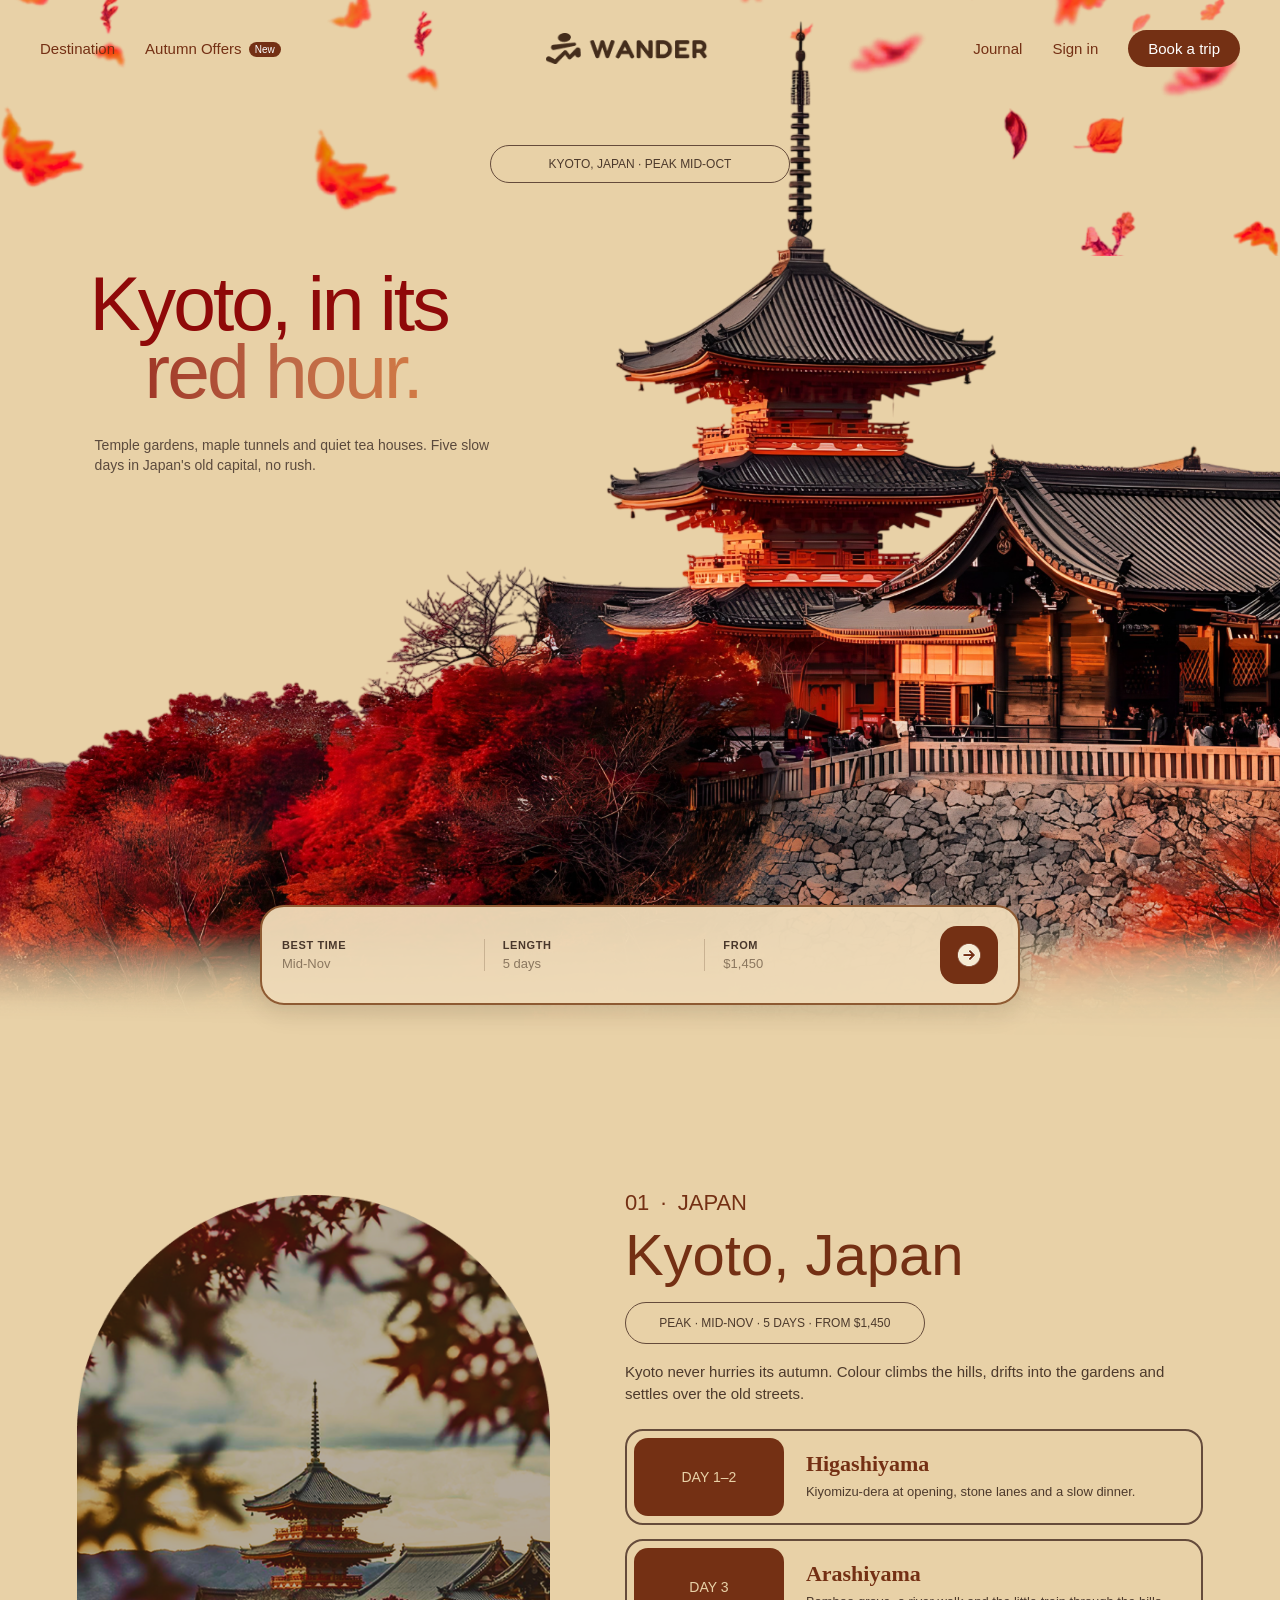
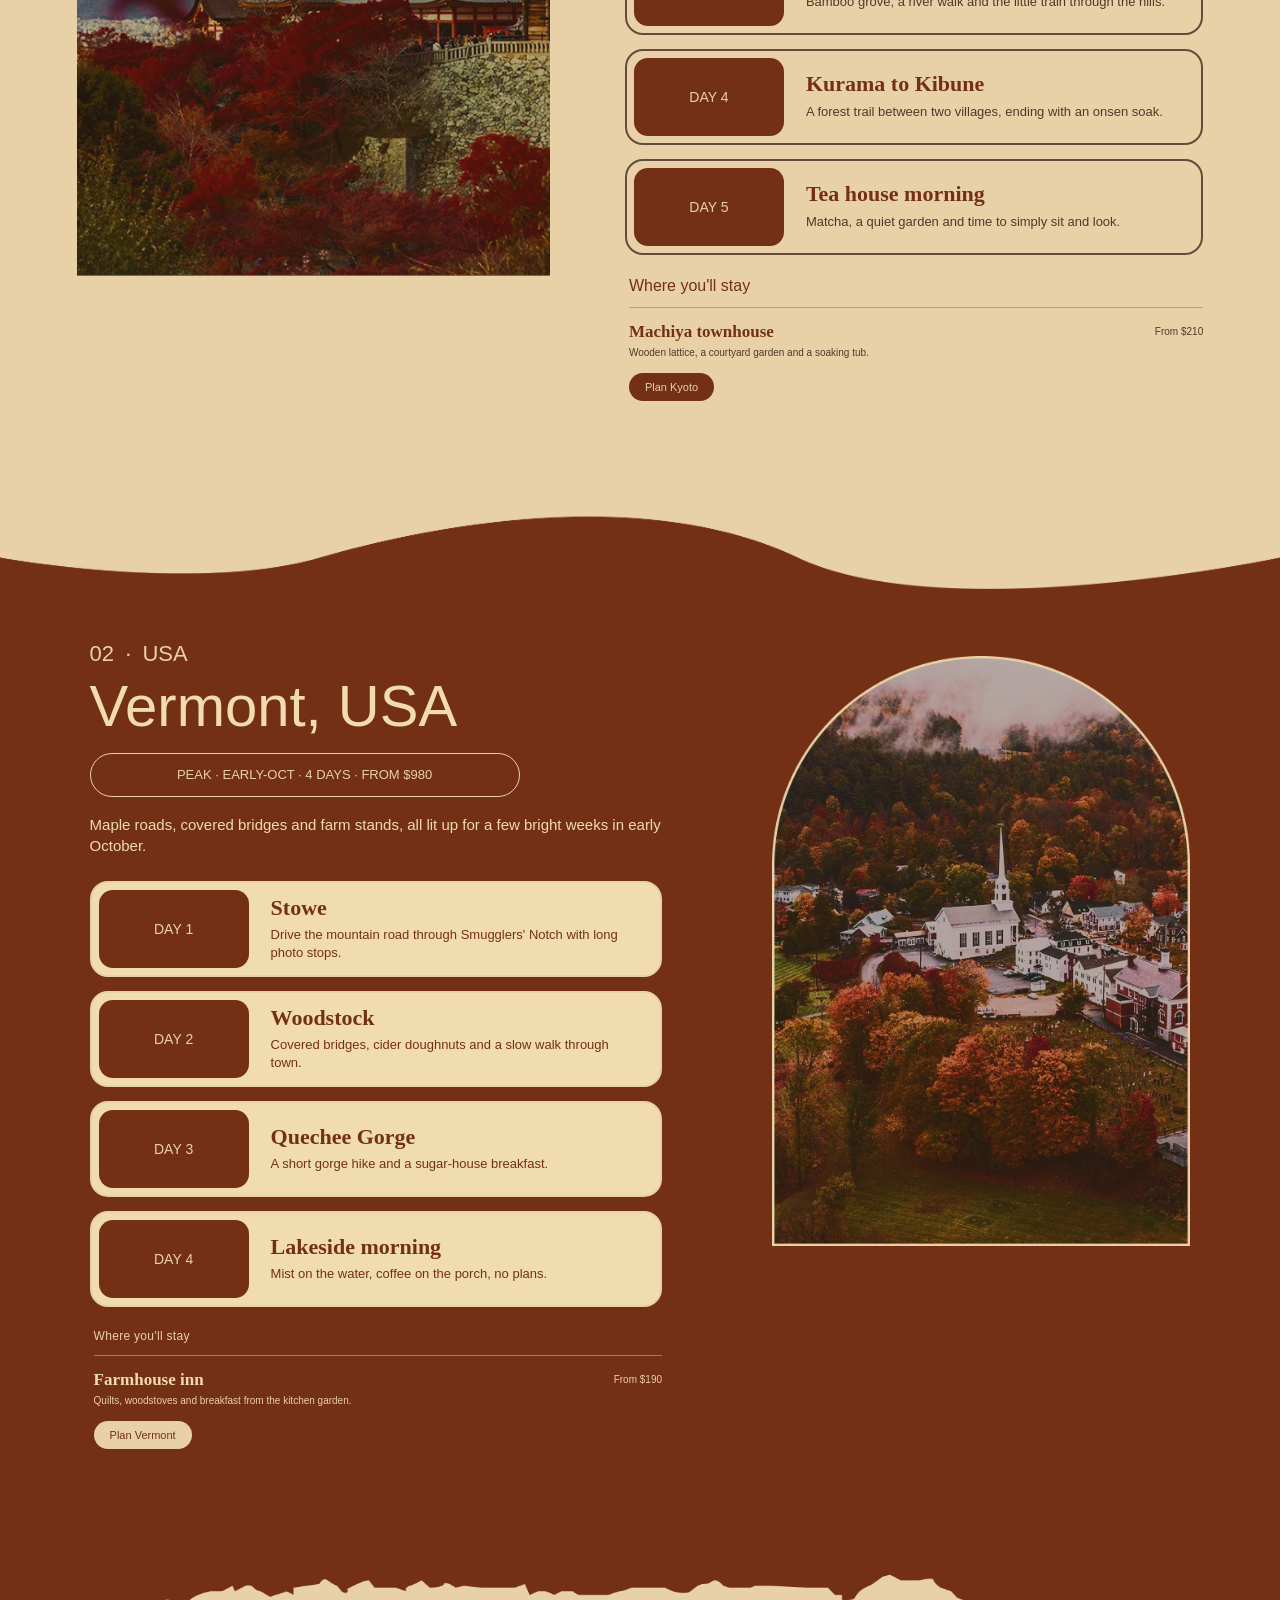
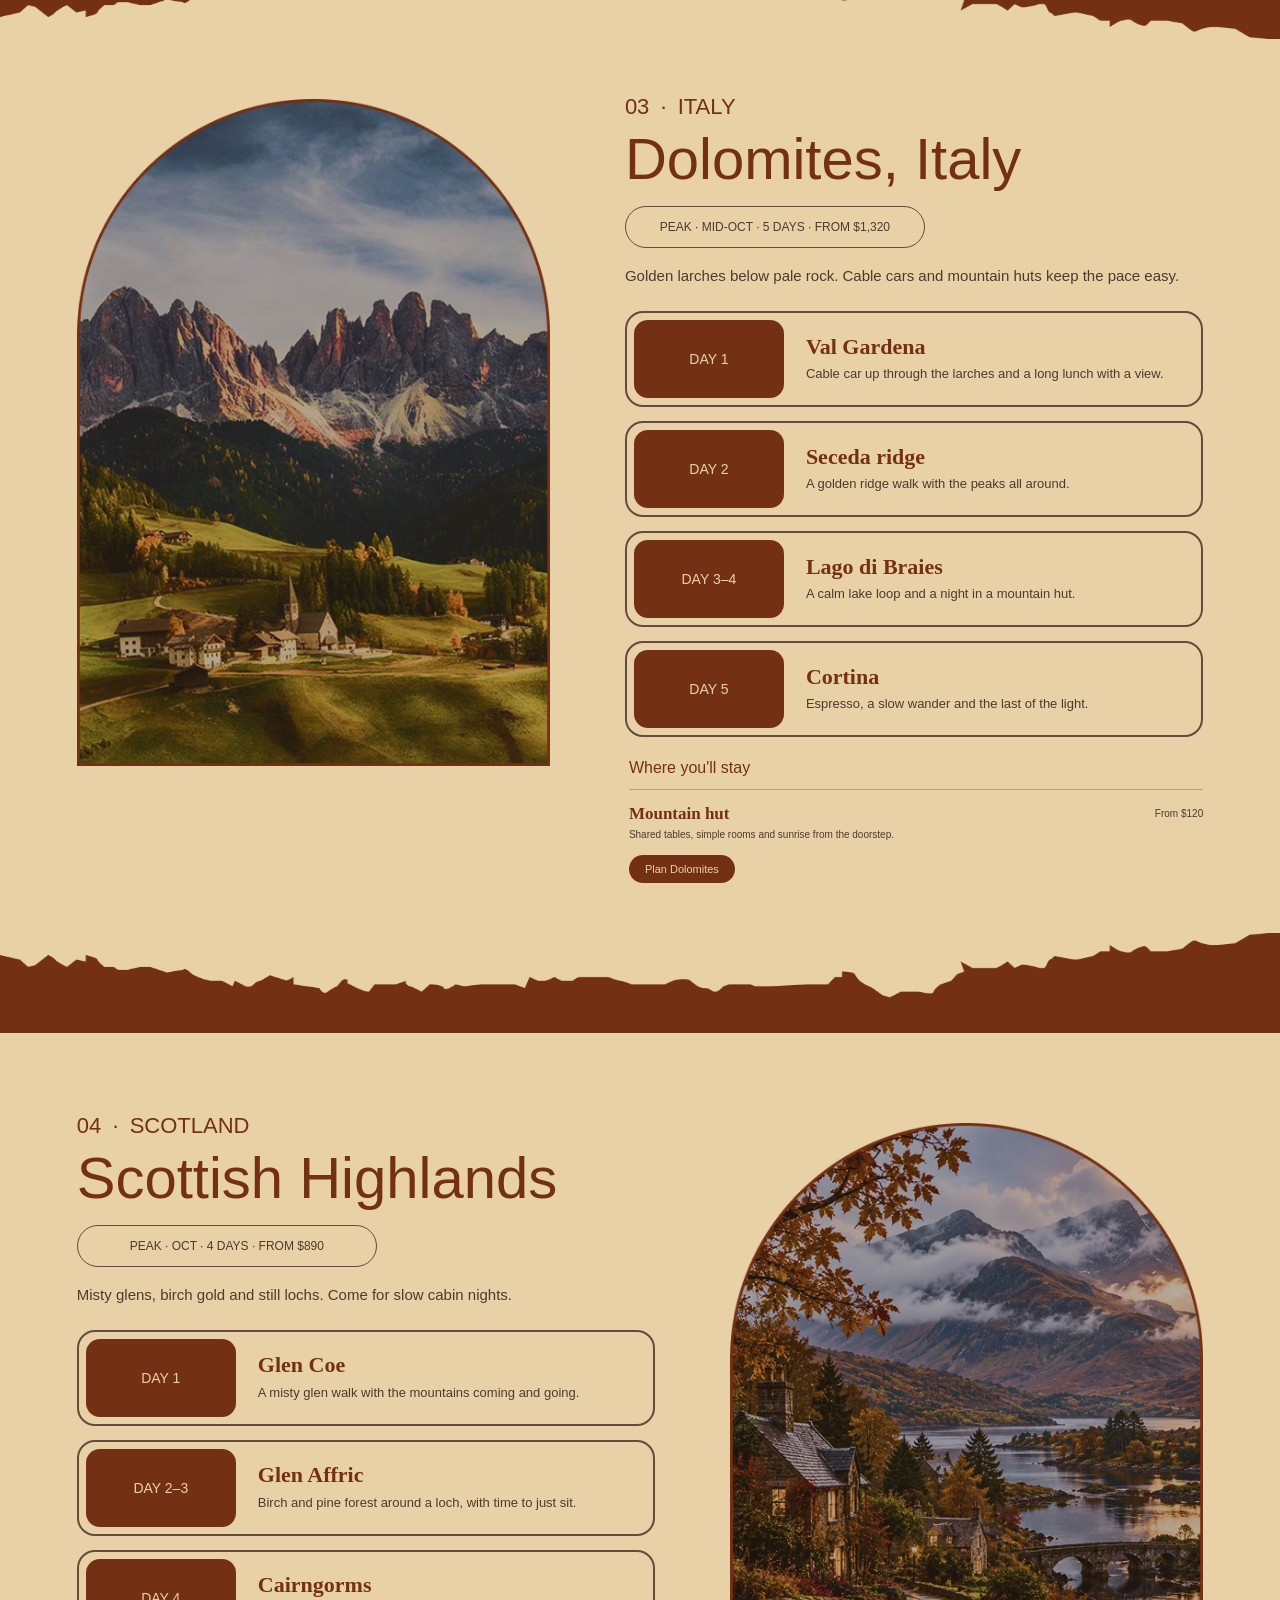
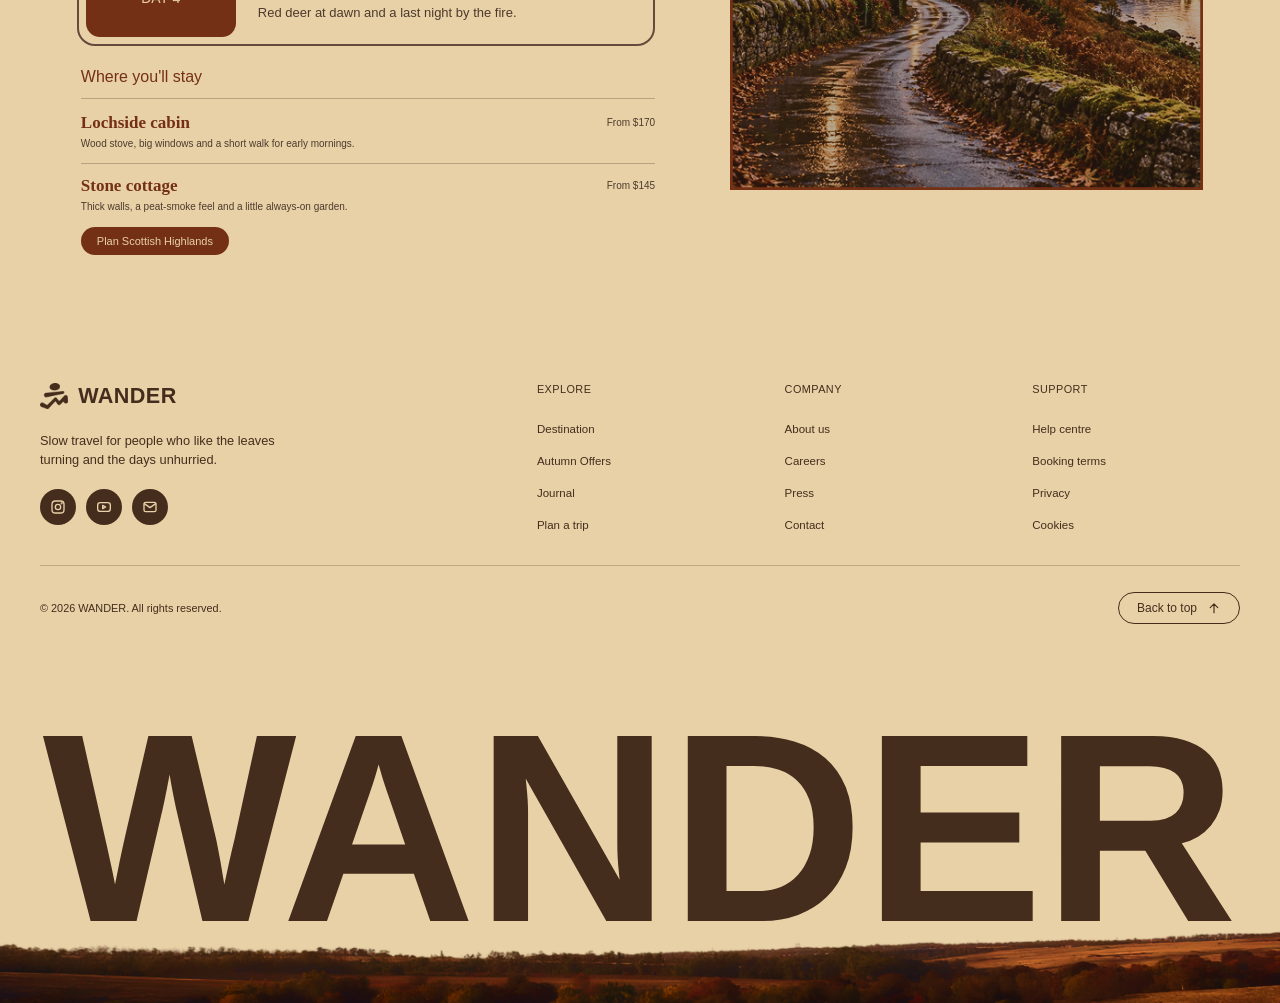
==== kyoto.html @ 4a19b0a8 "Add files via upload" ====
<!DOCTYPE html>
<html lang="en">
<head>

    <meta charset="UTF-8">
    <meta name="viewport" content="width=device-width, initial-scale=1.0">

    <title>Wander - Kyoto</title>

    <link rel="stylesheet" href="stylekyota.css">

</head>

<body>

    <section class="kyoto-hero">

        <!-- Falling leaves -->

        <img class="kyoto-leaves" src="images_section_one/image-Photoroom 1.png" alt="">


        <!-- Navigation -->

        <nav class="kyoto-nav">

            <div class="nav-left">

                <a href="#">Destination</a>

                <a href="#">
                    Autumn Offers
                    <span class="badge-new">New</span>
                </a>

            </div>


            <a href="index.html" class="logo">
                <img src="images_section_one/logo (3).png" alt="Wander">
            </a>


            <div class="nav-right">

                <a href="#">Journal</a>

                <a href="#">Sign in</a>

                <a href="#" class="book-button">Book a trip</a>

            </div>

        </nav>


        <!-- Centre location pill -->

        <div class="location-pill">KYOTO, JAPAN · PEAK MID-OCT</div>


        <!-- Kyoto text -->

        <main class="kyoto-content">

            <h1>Kyoto, in its<br><span>red hour.</span></h1>

            <p>Temple gardens, maple tunnels and quiet tea houses. Five slow days in Japan's old capital, no rush.</p>

        </main>


        <!-- Kyoto image -->

        <div class="kyoto-image">

            <img src="images_section_one/d01.png" alt="Kyoto temple surrounded by autumn trees">

        </div>


        <!-- Trip information -->

        <div class="trip-card">

            <div class="trip-item">

                <span>Best time</span>
                <strong>Mid-Nov</strong>

            </div>


            <div class="trip-item">

                <span>Length</span>
                <strong>5 days</strong>

            </div>


            <div class="trip-item">

                <span>From</span>
                <strong>$1,450</strong>

            </div>


            <a href="#" class="trip-button">
                <img src="images_section_one/Forward Button.png" alt="">
            </a>

        </div>

    </section>


    <!-- KYOTO DETAILS SECTION -->

    <section class="kyoto-details">

        <div class="kyoto-details-image">

            <img src="images_section_one/Group 53.png" alt="Kyoto temple surrounded by autumn foliage">

        </div>


        <div class="kyoto-details-content">

            <div class="section-number">01 <span>·</span> JAPAN</div>

            <h2>Kyoto, Japan</h2>

            <div class="details-pill">PEAK · MID-NOV · 5 DAYS · FROM $1,450</div>

            <p class="details-intro">Kyoto never hurries its autumn. Colour climbs the hills, drifts into the gardens and settles over the old streets.</p>


            <!-- ITINERARY -->

            <div class="itinerary">

                <div class="itinerary-row">

                    <div class="day-box">DAY 1–2</div>

                    <div class="itinerary-info">

                        <h3>Higashiyama</h3>

                        <p>Kiyomizu-dera at opening, stone lanes and a slow dinner.</p>

                    </div>

                </div>


                <div class="itinerary-row">

                    <div class="day-box">DAY 3</div>

                    <div class="itinerary-info">

                        <h3>Arashiyama</h3>

                        <p>Bamboo grove, a river walk and the little train through the hills.</p>

                    </div>

                </div>


                <div class="itinerary-row">

                    <div class="day-box">DAY 4</div>

                    <div class="itinerary-info">

                        <h3>Kurama to Kibune</h3>

                        <p>A forest trail between two villages, ending with an onsen soak.</p>

                    </div>

                </div>


                <div class="itinerary-row">

                    <div class="day-box">DAY 5</div>

                    <div class="itinerary-info">

                        <h3>Tea house morning</h3>

                        <p>Matcha, a quiet garden and time to simply sit and look.</p>

                    </div>

                </div>

            </div>


            <!-- WHERE TO STAY -->

            <div class="stay">

                <div class="line">Where you'll stay</div>


                <div class="stay-row">

                    <div class="stay-info">

                        <h3>Machiya townhouse</h3>

                        <p>Wooden lattice, a courtyard garden and a soaking tub.</p>

                    </div>

                    <div class="stay-price">From $210</div>

                </div>


                <a href="#" class="plan-button">Plan Kyoto</a>

            </div>

        </div>

    </section>


    <!-- VERMONT DETAILS SECTION -->

    <section class="vermont-details">

        <!-- TOP WAVE -->

        <img class="vermont-wave" src="images_section_one/Rectangle 45.png" alt="" aria-hidden="true">


        <!-- VERMONT CONTENT -->

        <div class="vermont-details-content">

            <div class="vermont-section-number">02 <span>·</span> USA</div>

            <h2>Vermont, USA</h2>

            <div class="vermont-pill">PEAK · EARLY-OCT · 4 DAYS · FROM $980</div>

            <p class="vermont-intro">Maple roads, covered bridges and farm stands, all lit up for a few bright weeks in early October.</p>


            <!-- ITINERARY -->

            <div class="vermont-itinerary">

                <div class="vermont-itinerary-row">

                    <div class="vermont-day-box">DAY 1</div>

                    <div class="vermont-itinerary-info">

                        <h3>Stowe</h3>

                        <p>Drive the mountain road through Smugglers' Notch with long photo stops.</p>

                    </div>

                </div>


                <div class="vermont-itinerary-row">

                    <div class="vermont-day-box">DAY 2</div>

                    <div class="vermont-itinerary-info">

                        <h3>Woodstock</h3>

                        <p>Covered bridges, cider doughnuts and a slow walk through town.</p>

                    </div>

                </div>


                <div class="vermont-itinerary-row">

                    <div class="vermont-day-box">DAY 3</div>

                    <div class="vermont-itinerary-info">

                        <h3>Quechee Gorge</h3>

                        <p>A short gorge hike and a sugar-house breakfast.</p>

                    </div>

                </div>


                <div class="vermont-itinerary-row">

                    <div class="vermont-day-box">DAY 4</div>

                    <div class="vermont-itinerary-info">

                        <h3>Lakeside morning</h3>

                        <p>Mist on the water, coffee on the porch, no plans.</p>

                    </div>

                </div>

            </div>


            <!-- WHERE TO STAY -->

            <div class="vermont-stay">

                <div class="vermont-line">Where you'll stay</div>


                <div class="vermont-stay-row">

                    <div class="vermont-stay-info">

                        <h3>Farmhouse inn</h3>

                        <p>Quilts, woodstoves and breakfast from the kitchen garden.</p>

                    </div>

                    <div class="vermont-stay-price">From $190</div>

                </div>


                <a href="#" class="vermont-plan-button">Plan Vermont</a>

            </div>

        </div>


        <!-- VERMONT IMAGE -->

        <div class="vermont-details-image">

            <img src="images_section_one/Group 60.png" alt="Autumn Vermont village">

        </div>

    </section>


    <!-- DOLOMITES DETAILS SECTION -->

    <section class="kyoto-details dolomites-details">

        <!-- TOP DECORATION -->

        <img class="dolomites-decoration dolomites-decoration-top" src="images_section_one/Vector 3.png" alt="" aria-hidden="true">


        <!-- DOLOMITES IMAGE -->

        <div class="kyoto-details-image">

            <img src="images_section_one/Group 61.png" alt="Dolomites mountain landscape">

        </div>


        <!-- DOLOMITES CONTENT -->

        <div class="kyoto-details-content">

            <div class="section-number">03 <span>·</span> ITALY</div>

            <h2>Dolomites, Italy</h2>

            <div class="details-pill">PEAK · MID-OCT · 5 DAYS · FROM $1,320</div>

            <p class="details-intro">Golden larches below pale rock. Cable cars and mountain huts keep the pace easy.</p>


            <!-- ITINERARY -->

            <div class="itinerary">

                <div class="itinerary-row">

                    <div class="day-box">DAY 1</div>

                    <div class="itinerary-info">

                        <h3>Val Gardena</h3>

                        <p>Cable car up through the larches and a long lunch with a view.</p>

                    </div>

                </div>


                <div class="itinerary-row">

                    <div class="day-box">DAY 2</div>

                    <div class="itinerary-info">

                        <h3>Seceda ridge</h3>

                        <p>A golden ridge walk with the peaks all around.</p>

                    </div>

                </div>


                <div class="itinerary-row">

                    <div class="day-box">DAY 3–4</div>

                    <div class="itinerary-info">

                        <h3>Lago di Braies</h3>

                        <p>A calm lake loop and a night in a mountain hut.</p>

                    </div>

                </div>


                <div class="itinerary-row">

                    <div class="day-box">DAY 5</div>

                    <div class="itinerary-info">

                        <h3>Cortina</h3>

                        <p>Espresso, a slow wander and the last of the light.</p>

                    </div>

                </div>

            </div>


            <!-- WHERE TO STAY -->

            <div class="stay">

                <div class="line">Where you'll stay</div>


                <div class="stay-row">

                    <div class="stay-info">

                        <h3>Mountain hut</h3>

                        <p>Shared tables, simple rooms and sunrise from the doorstep.</p>

                    </div>

                    <div class="stay-price">From $120</div>

                </div>


                <a href="#" class="plan-button">Plan Dolomites</a>

            </div>

        </div>


        <!-- BOTTOM DECORATION -->

        <img class="dolomites-decoration dolomites-decoration-bottom" src="images_section_one/Vector 4.png" alt="" aria-hidden="true">

    </section>


    <!-- SCOTTISH HIGHLANDS DETAILS-->

    <section class="kyoto-details scotland-details">

        <!-- SCOTLAND IMAGE -->

        <div class="kyoto-details-image">

            <img src="images_section_one/Group 62.png" alt="Autumn landscape in the Scottish Highlands">

        </div>


        <!-- SCOTLAND CONTENT -->

        <div class="kyoto-details-content">

            <div class="section-number">04 <span>·</span> SCOTLAND</div>

            <h2>Scottish Highlands</h2>

            <div class="details-pill">PEAK · OCT · 4 DAYS · FROM $890</div>

            <p class="details-intro">Misty glens, birch gold and still lochs. Come for slow cabin nights.</p>


            <!-- ITINERARY -->

            <div class="itinerary">

                <div class="itinerary-row">

                    <div class="day-box">DAY 1</div>

                    <div class="itinerary-info">

                        <h3>Glen Coe</h3>

                        <p>A misty glen walk with the mountains coming and going.</p>

                    </div>

                </div>


                <div class="itinerary-row">

                    <div class="day-box">DAY 2–3</div>

                    <div class="itinerary-info">

                        <h3>Glen Affric</h3>

                        <p>Birch and pine forest around a loch, with time to just sit.</p>

                    </div>

                </div>


                <div class="itinerary-row">

                    <div class="day-box">DAY 4</div>

                    <div class="itinerary-info">

                        <h3>Cairngorms</h3>

                        <p>Red deer at dawn and a last night by the fire.</p>

                    </div>

                </div>

            </div>


            <!-- WHERE TO STAY -->

            <div class="stay">

                <div class="line">Where you'll stay</div>


                <div class="stay-row">

                    <div class="stay-info">

                        <h3>Lochside cabin</h3>

                        <p>Wood stove, big windows and a short walk for early mornings.</p>

                    </div>

                    <div class="stay-price">From $170</div>

                </div>


                <div class="stay-row scotland-second-stay">

                    <div class="stay-info">

                        <h3>Stone cottage</h3>

                        <p>Thick walls, a peat-smoke feel and a little always-on garden.</p>

                    </div>

                    <div class="stay-price">From $145</div>

                </div>


                <a href="#" class="plan-button">Plan Scottish Highlands</a>

            </div>

        </div>

    </section>

    <!-- SECTION 6: Footer -->

<footer class="site-footer">

    <div class="footer-top">

        <div class="brand-col">

            <a class="brand" href="#top" aria-label="Wander, back to top">
                <img src="images_section_one/pureLogo.png" alt="">
                <span>WANDER</span>
            </a>

            <p>Slow travel for people who like the leaves turning and the days unhurried.</p>

            <div class="socials">

                <a href="#" aria-label="Instagram">
                    <svg viewBox="0 0 24 24" aria-hidden="true"><rect x="3" y="3" width="18" height="18" rx="5"/><circle cx="12" cy="12" r="4"/><circle cx="17.5" cy="6.5" r=".6"/></svg>
                </a>

                <a href="#" aria-label="YouTube">
                    <svg viewBox="0 0 24 24" aria-hidden="true"><rect x="2.5" y="5.5" width="19" height="13" rx="4"/><path d="M10 9.5v5l4.5-2.5z"/></svg>
                </a>

                <a href="#" aria-label="Email us">
                    <svg viewBox="0 0 24 24" aria-hidden="true"><rect x="3" y="5" width="18" height="14" rx="2.5"/><path d="M3.5 7l8.5 6 8.5-6"/></svg>
                </a>

            </div>

        </div>


        <nav class="footer-col" aria-label="Explore">

            <h3>Explore</h3>

            <ul>
                <li><a href="#">Destination</a></li>
                <li><a href="#">Autumn Offers</a></li>
                <li><a href="#">Journal</a></li>
                <li><a href="#">Plan a trip</a></li>
            </ul>

        </nav>


        <nav class="footer-col" aria-label="Company">

            <h3>Company</h3>

            <ul>
                <li><a href="#">About us</a></li>
                <li><a href="#">Careers</a></li>
                <li><a href="#">Press</a></li>
                <li><a href="#">Contact</a></li>
            </ul>

        </nav>


        <nav class="footer-col" aria-label="Support">

            <h3>Support</h3>

            <ul>
                <li><a href="#">Help centre</a></li>
                <li><a href="#">Booking terms</a></li>
                <li><a href="#">Privacy</a></li>
                <li><a href="#">Cookies</a></li>
            </ul>

        </nav>

    </div>


    <div class="footer-bottom">

        <p>&copy; 2026 WANDER. All rights reserved.</p>

        <a class="to-top" href="#top">
            Back to top
            <svg viewBox="0 0 24 24" aria-hidden="true"><path d="M12 20V5M5.5 11.5L12 5l6.5 6.5"/></svg>
        </a>

    </div>


    <p class="wordmark" aria-hidden="true">WANDER</p>

</footer>

<script>

    const footerItems = document.querySelectorAll('.footer-top > *, .footer-bottom, .wordmark');

    const footerObserver = new IntersectionObserver((entries) => {

        entries.forEach(entry => {

            if (entry.isIntersecting) {

                entry.target.classList.add('in-view');

            }

        });

    });


    footerItems.forEach(item => {

        item.classList.add('reveal');

        footerObserver.observe(item);

    });

</script>


</body>
</html>
---- stylekyota.css ----
*{
    margin: 0;
    padding: 0;
    box-sizing: border-box;
} /*Removing the default padding and margin.*/

/*Styles the html*/
html {
    scroll-behavior: smooth;
}

/*Styles the body*/
body{
    font-family: 'Segoe UI', Tahoma, Geneva, Verdana, sans-serif;
    background-color: #E8D1A7;
    color: #743014;
    overflow-x: hidden;
}

/*Styles the Kyoto hero section*/
.kyoto-hero {
    position: relative;
    width: 100%;
    min-height: 1110px;
    height: 1110px;
    background-color: #E8D1A7;
    overflow: hidden;
    padding-top: 25px;
}

/*Styles the falling leaves*/
.kyoto-leaves {
    position: absolute;
    top: -100px;
    left: 0;
    width: 100%;
    height: auto;
    display: block;
    pointer-events: none;
    z-index: 1;
}

/*Styles the navigation*/
.kyoto-nav {
    position: relative;
    z-index: 10;
    width: calc(100% - 80px);
    max-width: 1660px;
    margin: 0 auto;
    display: flex;
    align-items: center;
    justify-content: space-between;
    padding: 5px 0;
}

/*Styles the left and right side of the navigation*/
.nav-left,
.nav-right {
    display: flex;
    align-items: center;
    gap: 30px;
    font-size: 15px;
    font-weight: 500;
}

/*Styles the navigation links*/
.kyoto-nav a {
    text-decoration: none;
    color: #743014;
    transition: opacity 0.2s ease;
}

/*Changes the navigation links when hovered over*/
.kyoto-nav a:hover {
    opacity: 0.7;
}

/*Styles the New badge*/
.badge-new {
    display: inline-block;
    background-color: #743014;
    color: #FFFFFF !important;
    font-size: 10px;
    padding: 2px 6px;
    border-radius: 10px;
    margin-left: 3px;
    vertical-align: middle;
}

/*Styles the logo*/
.logo img {
    display: block;
    width: auto;
    height: 32px;
    object-fit: contain;
}

/*Styles the book button*/
.book-button {
    display: inline-block;
    background-color: #743014;
    color: #FFFFFF !important;
    padding: 10px 20px;
    border-radius: 25px;
    text-decoration: none;
}

/*Styles the location pill*/
.location-pill {
    position: absolute;
    z-index: 18;
    left: 50%;
    top: 145px;
    transform: translateX(-50%);
    width: 300px;
    height: 38px;
    display: flex;
    align-items: center;
    justify-content: center;
    border: 1px solid #654B3B;
    border-radius: 20px;
    background: transparent;
    color: #4D3A2C;
    font-size: 12px;
    font-weight: 400;
    letter-spacing: 0;
    white-space: nowrap;
}

/*Styles the Kyoto title*/
.kyoto-content {
    position: absolute;
    z-index: 12;
    left: 7%;
    top: 270px;
    width: 620px;
    text-align: left;
}

.kyoto-content h1 {
    margin: 0;
    font-family: 'Segoe UI', Arial, Helvetica, sans-serif;
    font-size: clamp(72px, 6vw, 92px);
    font-weight: 400;
    line-height: 0.88;
    letter-spacing: -3px;
    color: #8F0909;
    white-space: nowrap;
}

/*Styles the second line of the Kyoto title*/
.kyoto-content h1 span {
    display: inline-block;
    margin-left: 55px;
    background: linear-gradient(
        90deg,
        #9F3627 0%,
        #BD6847 50%,
        #D17A45 100%
    );
    -webkit-background-clip: text;
    -webkit-text-fill-color: transparent;
    background-clip: text;
    color: transparent;
}

/*Styles the Kyoto description*/
.kyoto-content p {
    position: relative;
    z-index: 13;
    max-width: 420px;
    margin-top: 30px;
    margin-left: 5px;
    font-size: 14px;
    line-height: 1.45;
    color: #5B4A3D;
}

/*Styles the Kyoto image*/
.kyoto-image {
    position: absolute;
    z-index: 2;
    top: 10px;
    left: 0;
    width: 100%;
    height: 1095px;
    overflow: visible;
    line-height: 0;
    pointer-events: none;
}

/*Styles the Kyoto image itself*/
.kyoto-image img {
    display: block;
    width: 100%;
    height: 100%;
    object-fit: cover;
    object-position: center top;
}

/*Styles the trip information card*/
.trip-card {
    position: absolute;
    z-index: 30;
    left: 50%;
    bottom: 105px;
    transform: translateX(-50%);
    width: min(760px, 88%);
    height: 100px;
    display: flex;
    align-items: center;
    padding: 13px 20px;
    background: rgba(239, 218, 184, 0.96);
    border: 2px solid #8E5A32;
    border-radius: 24px;
    box-shadow: 0 8px 25px rgba(45, 30, 20, 0.12);
}

/*Styles the trip items*/
.trip-item {
    flex: 1;
    padding: 0 18px;
    border-right: 1px solid #C9B292;
}

.trip-item:first-child {
    padding-left: 0;
}

.trip-item:last-of-type {
    border-right: none;
}

/*Styles the trip labels*/
.trip-item span {
    display: block;
    font-size: 11px;
    font-weight: 700;
    letter-spacing: 0.6px;
    color: #49372B;
    text-transform: uppercase;
    margin-bottom: 5px;
}

/*Styles the trip values*/
.trip-item strong {
    display: block;
    font-size: 13px;
    font-weight: 400;
    color: #8B775F;
}

/*Styles the trip button*/
.trip-button {
    flex-shrink: 0;
    width: 58px;
    height: 58px;
    margin-left: 15px;
    display: flex;
    align-items: center;
    justify-content: center;
    background-color: #743014;
    border-radius: 17px;
    text-decoration: none;
    transition: background-color 0.2s ease, transform 0.2s ease;
}

/*Changes the trip button when hovered over*/
.trip-button:hover {
    background-color: #743014;
    transform: scale(1.03);
}

/*Styles the image inside the trip button*/
.trip-button img {
    width: 28px;
    height: 28px;
    object-fit: contain;
}

/*Styles the Kyoto details section*/
.kyoto-details {
    position: relative;
    width: 100%;
    min-height: 900px;
    display: flex;
    align-items: flex-start;
    gap: 75px;
    padding: 75px 6% 90px;
    background-color: #E8D1A7;
}

/*Styles the details image*/
.kyoto-details-image {
    flex: 0 0 42%;
    max-width: 700px;
    margin-top: 10px;
}

.kyoto-details-image img {
    display: block;
    width: 100%;
    height: auto;
}

/*Styles the details content*/
.kyoto-details-content {
    flex: 1;
    max-width: 760px;
    padding-top: 5px;
}

/*Styles the section number*/
.section-number {
    margin-bottom: 10px;
    font-size: 22px;
    font-weight: 400;
    color: #743014;
}

.section-number span {
    margin: 0 5px;
}

/*Styles the main title*/
.kyoto-details-content h2 {
    margin: 0 0 18px;
    font-family: 'Segoe UI', Arial, Helvetica, sans-serif;
    font-size: 58px;
    font-weight: 500;
    line-height: 1;
    color: #743014;
}

/*Styles the details pill*/
.details-pill {
    display: flex;
    align-items: center;
    justify-content: center;
    width: 300px;
    height: 42px;
    border: 1.5px solid #654B3B;
    border-radius: 24px;
    background: transparent;
    color: #4D3A2C;
    font-size: 12px;
    font-weight: 400;
}

/*Styles the introduction text*/
.details-intro {
    max-width: 720px;
    margin-top: 17px;
    margin-bottom: 24px;
    font-size: 15px;
    line-height: 1.45;
    color: #4D3A2C;
}

/*Styles the itinerary*/
.itinerary {
    width: 100%;
}

/*Styles the itinerary rows*/
.itinerary-row {
    width: 100%;
    min-height: 92px;
    margin-bottom: 14px;
    padding: 7px;
    display: flex;
    align-items: center;
    border: 2px solid #654B3B;
    border-radius: 18px;
    background-color: transparent;
}

/*Styles the day box*/
.day-box {
    width: 150px;
    height: 78px;
    flex-shrink: 0;
    display: flex;
    align-items: center;
    justify-content: center;
    border-radius: 14px;
    background-color: #743014;
    color: #E8D1A7;
    font-size: 14px;
    font-weight: 400;
}

/*Styles the itinerary information*/
.itinerary-info {
    padding: 0 22px;
}

/*Styles the itinerary title*/
.itinerary-info h3 {
    margin: 0 0 6px;
    font-family: Georgia, serif;
    font-size: 22px;
    font-weight: 600;
    line-height: 1.1;
    color: #743014;
}

/*Styles the itinerary description*/
.itinerary-info p {
    margin: 0;
    font-size: 13px;
    line-height: 1.4;
    color: #4D3A2C;
}

/*Styles the Where to Stay section*/
.stay {
    margin-top: 22px;
    padding-left: 4px;
}

/*Styles the stay label*/
.stay-label {
    margin-bottom: 9px;
    font-size: 12px;
    letter-spacing: 0.6px;
    color: #4D3A2C;
}

/*Styles the stay row*/
.stay-row {
    display: flex;
    align-items: flex-start;
    justify-content: space-between;
    width: 100%;
    max-width: 720px;
}

/*Styles the stay title*/
.stay-info h3 {
    margin: 0 0 4px;
    font-family: Georgia, serif;
    font-size: 17px;
    font-weight: 600;
    color: #743014;
}

/*Styles the stay description*/
.stay-info p {
    margin: 0;
    font-size: 10px;
    line-height: 1.4;
    color: #4D3A2C;
}

/*Styles the stay price*/
.stay-price {
    padding-top: 4px;
    font-size: 10px;
    color: #4D3A2C;
}

/*Styles the Plan Kyoto button*/
.plan-button {
    display: inline-block;
    margin-top: 13px;
    padding: 8px 16px;
    border-radius: 16px;
    background-color: #743014;
    color: #E8D1A7;
    text-decoration: none;
    font-size: 11px;
    transition: opacity 0.2s ease;
}

/*Changes the Plan Kyoto button when hovered over*/
.plan-button:hover {
    opacity: 0.8;
}

/*Styles the line*/
.line {
    width: 100%;
    padding-bottom: 12px;
    margin-bottom: 14px;
    border-bottom: 1px solid rgba(101, 75, 59, 0.35);
}

/*Styles the Vermont details section*/
.vermont-details {
    position: relative;
    width: 100%;
    min-height: 900px;
    padding: 150px 7% 90px;
    display: flex;
    flex-direction: row;
    align-items: flex-start;
    justify-content: space-between;
    gap: 70px;
    background-color: #743014;
    overflow: hidden;
}

/*Styles the top wave*/
.vermont-wave {
    position: absolute;
    top: 0;
    left: 0;
    width: 100%;
    height: auto;
    display: block;
    pointer-events: none;
    z-index: 1;
}

/*Styles the Vermont content*/
.vermont-details-content {
    position: relative;
    z-index: 3;
    width: 52%;
    max-width: 720px;
}

/*Styles the Vermont section number*/
.vermont-section-number {
    margin-bottom: 10px;
    font-size: 22px;
    font-weight: 400;
    color: #E8D1A7;
}

.vermont-section-number span {
    margin: 0 5px;
}

/*Styles the Vermont main title*/
.vermont-details-content h2 {
    margin: 0 0 18px;
    font-family: 'Segoe UI', Arial, Helvetica, sans-serif;
    font-size: 58px;
    font-weight: 500;
    line-height: 1;
    color: #F0DCAF;
}

/*Styles the Vermont pill*/
.vermont-pill {
    width: 430px;
    height: 44px;
    display: flex;
    align-items: center;
    justify-content: center;
    padding: 0 18px;
    border: 1.5px solid #E8D1A7;
    border-radius: 24px;
    background: transparent;
    color: #E8D1A7;
    font-size: 13px;
    font-weight: 400;
    white-space: nowrap;
}

/*Styles the Vermont introduction*/
.vermont-intro {
    max-width: 680px;
    margin-top: 17px;
    margin-bottom: 24px;
    font-size: 15px;
    line-height: 1.45;
    color: #F0DCAF;
}

/*Styles the Vermont itinerary*/
.vermont-itinerary {
    width: 100%;
}

/*Styles the Vermont itinerary rows*/
.vermont-itinerary-row {
    width: 100%;
    min-height: 92px;
    margin-bottom: 14px;
    padding: 7px;
    display: flex;
    align-items: center;
    border: 2px solid #E8D1A7;
    border-radius: 18px;
    background-color: #F0DCAF;
}

/*Styles the Vermont day box*/
.vermont-day-box {
    width: 150px;
    height: 78px;
    flex-shrink: 0;
    display: flex;
    align-items: center;
    justify-content: center;
    border-radius: 14px;
    background-color: #743014;
    color: #E8D1A7;
    font-size: 14px;
    font-weight: 400;
}

/*Styles the Vermont itinerary information*/
.vermont-itinerary-info {
    padding: 0 22px;
}

/*Styles the Vermont itinerary title*/
.vermont-itinerary-info h3 {
    margin: 0 0 6px;
    font-family: Georgia, serif;
    font-size: 22px;
    font-weight: 600;
    line-height: 1.1;
    color: #743014;
}

/*Styles the Vermont itinerary description*/
.vermont-itinerary-info p {
    margin: 0;
    font-size: 13px;
    line-height: 1.4;
    color: #743014;
}

/*Styles the Vermont Where to Stay section*/
.vermont-stay {
    margin-top: 22px;
    padding-left: 4px;
}

/*Styles the Vermont line*/
.vermont-line {
    width: 100%;
    padding-bottom: 12px;
    margin-bottom: 14px;
    border-bottom: 1px solid rgba(232, 209, 167, 0.45);
    font-size: 12px;
    letter-spacing: 0.3px;
    color: #E8D1A7;
}

/*Styles the Vermont stay row*/
.vermont-stay-row {
    display: flex;
    align-items: flex-start;
    justify-content: space-between;
    width: 100%;
    max-width: 720px;
}

/*Styles the Vermont stay title*/
.vermont-stay-info h3 {
    margin: 0 0 4px;
    font-family: Georgia, serif;
    font-size: 17px;
    font-weight: 600;
    color: #F0DCAF;
}

/*Styles the Vermont stay description*/
.vermont-stay-info p {
    margin: 0;
    font-size: 10px;
    line-height: 1.4;
    color: #E8D1A7;
}

/*Styles the Vermont stay price*/
.vermont-stay-price {
    padding-top: 4px;
    font-size: 10px;
    color: #E8D1A7;
}

/*Styles the Vermont button*/
.vermont-plan-button {
    display: inline-block;
    margin-top: 13px;
    padding: 8px 16px;
    border-radius: 16px;
    background-color: #E8D1A7;
    color: #743014;
    text-decoration: none;
    font-size: 11px;
}

/*Styles the Vermont image*/
.vermont-details-image {
    position: relative;
    z-index: 3;
    width: 38%;
    max-width: 560px;
    flex-shrink: 0;
    margin-top: 15px;
}

.vermont-details-image img {
    display: block;
    width: 100%;
    height: auto;
}

/*Styles the Dolomites details section*/
.dolomites-details {
    position: relative;
    overflow: hidden;

    /*Extra space so the decorations do not touch the content.*/
    padding-top: 150px;
    padding-bottom: 150px;
}

/*Styles the Dolomites decorations*/
.dolomites-decoration {
    position: absolute;
    left: 0;
    width: 100%;
    height: 100px;
    display: block;
    pointer-events: none;
    z-index: 1;
}

/*Styles the top decoration*/
.dolomites-decoration-top {
    top: 0;
    object-fit: fill;
}

/*Styles the bottom decoration*/
.dolomites-decoration-bottom {
    bottom: 0;
    object-fit: fill;
}

/*Keeps the content above the decorations*/
.dolomites-details .kyoto-details-image,
.dolomites-details .kyoto-details-content {
    position: relative;
    z-index: 3;
}

/*Styles the Scottish Highlands section*/
.scotland-details {

    /*Mirrors the layout so the text is on the left and image is on the right.*/
    flex-direction: row-reverse;
    background-color: #E8D1A7;
}

/*Styles the Scotland image*/
.scotland-details .kyoto-details-image {
    margin-top: 15px;
}

/*Styles the second stay*/
.scotland-second-stay {
    margin-top: 12px;
    padding-top: 12px;
    border-top: 1px solid rgba(101, 75, 59, 0.35);
}

/*Styles the colour calendar*/
.colour-calendar {
    position: relative;
    width: 100%;
    min-height: 850px;
    padding: 115px 7% 120px;
    background-color: #743014;
    overflow: hidden;
}

/*Styles the calendar waves*/
.calendar-wave {
    position: absolute;
    left: 0;
    width: 100%;
    height: auto;
    display: block;
    pointer-events: none;
    z-index: 1;
}

/*Styles the top wave*/
.calendar-wave-top {
    top: 0;
}

/*Styles the bottom wave*/
.calendar-wave-bottom {
    bottom: 0;
}

/*Styles the calendar content*/
.calendar-content {
    position: relative;
    z-index: 2;
    width: 100%;
    max-width: 1150px;
    margin: 0 auto;
    text-align: center;
}

/*Styles the eyebrow*/
.calendar-eyebrow {
    margin-bottom: 14px;
    font-size: 12px;
    letter-spacing: 0.8px;
    color: #E8D1A7;
}

/*Styles the calendar title*/
.calendar-content h2 {
    margin: 0 0 32px;
    font-family: 'Segoe UI', Arial, Helvetica, sans-serif;
    font-size: 48px;
    font-weight: 500;
    line-height: 1.05;
    color: #E8D1A7;
}

/*Styles the calendar table*/
.calendar-table {
    width: 100%;
    max-width: 1152px;
    margin: 0 auto;
}

.calendar-table img {
    display: block;
    width: 100%;
    height: auto;
}

/*Styles the calendar legend*/
.calendar-legend {
    display: flex;
    align-items: center;
    justify-content: flex-start;
    gap: 10px;
    margin-top: 18px;
    padding-left: 2%;
}

/*Styles the legend title*/
.legend-title {
    margin-right: 4px;
    font-size: 11px;
    letter-spacing: 0.5px;
    color: #E8D1A7;
}

/*Styles the legend dots*/
.legend-dot {
    width: 17px;
    height: 17px;
    display: inline-block;
    border-radius: 50%;
}

/*Styles the light turning colour*/
.legend-dot.light {
    background-color: #9E956D;
}

/*Styles the medium turning colour*/
.legend-dot.medium {
    background-color: #8C5E2E;
}

/*Styles the dark turning colour*/
.legend-dot.dark {
    background-color: #743014;
    border: 1px solid #E8D1A7;
}

/*Styles the calendar note*/
.calendar-note {
    margin-top: 16px;
    padding-left: 2%;
    text-align: left;
    font-size: 10px;
    line-height: 1.4;
    color: #E8D1A7;
}

/*Styles the footer*/
.site-footer{
    position: relative;
    padding: 38px 40px 0;
    color: #442D1C;
    background-color: #E8D1A7;
    overflow: hidden;
    z-index: 0;
}

/*Styles the landscape at the bottom of the footer*/
.site-footer::after{
    content: "";
    position: absolute;
    left: 0;
    bottom: 0;
    width: 100%;
    height: 110px;
    background-image: url("images_section_one/23.png");
    background-size: 100% auto;
    background-position: center bottom;
    background-repeat: no-repeat;
    pointer-events: none;
    z-index: 3;
}

/*Keeps the footer content above the background*/
.site-footer > *{
    position: relative;
    z-index: 2;
    max-width: 1300px;
    margin-left: auto;
    margin-right: auto;
}

/*Styles the top part of the footer*/
.footer-top{
    display: grid;
    grid-template-columns: 2.2fr 1fr 1fr 1fr;
    gap: 40px;
    padding-bottom: 32px;
    border-bottom: 1px solid rgba(68, 45, 28, .25);
}

/*Styles the footer brand*/
.brand{
    display: inline-flex;
    align-items: center;
    gap: 10px;
    color: #442D1C;
    text-decoration: none;
}

.brand img{
    height: 26px;
    width: auto;
    display: block;
}

.brand span{
    font-size: 1.35rem;
    font-weight: 700;
    letter-spacing: .02em;
}

.brand-col p{
    font-size: .8rem;
    line-height: 1.5;
    max-width: 250px;
    margin-top: 18px;
}

/*Styles the social media icons*/
.socials{
    display: flex;
    gap: 10px;
    margin-top: 20px;
}

.socials a{
    width: 36px;
    height: 36px;
    border-radius: 50%;
    background: #442D1C;
    color: #E8D1A7;
    display: grid;
    place-items: center;
    transition: transform .25s ease, background .25s;
}

.socials svg{
    width: 16px;
    height: 16px;
    fill: none;
    stroke: currentColor;
    stroke-width: 2;
    stroke-linecap: round;
    stroke-linejoin: round;
}

/*Styles the footer headings*/
.footer-col h3{
    font-size: .68rem;
    font-weight: 400;
    letter-spacing: .04em;
    text-transform: uppercase;
    color: #442D1C;
}

/*Styles the footer lists*/
.footer-col ul{
    list-style: none;
    display: grid;
    gap: 14px;
    margin-top: 24px;
}

.footer-col a{
    display: inline-block;
    font-size: .72rem;
    color: #442D1C;
    text-decoration: none;
    transition: transform .25s ease, color .25s;
}

/*Styles the bottom part of the footer*/
.footer-bottom{
    display: flex;
    align-items: center;
    justify-content: space-between;
    gap: 16px;
    padding: 26px 0 20px;
    font-size: .68rem;
    color: #442D1C;
}

/*Styles the Back to top button*/
.to-top{
    display: inline-flex;
    align-items: center;
    gap: 10px;
    padding: 8px 18px;
    border: 1px solid #442D1C;
    border-radius: 999px;
    color: #442D1C;
    font-size: .75rem;
    text-decoration: none;
    transition: background .25s, color .25s, transform .25s ease;
}

.to-top svg{
    width: 14px;
    height: 14px;
    fill: none;
    stroke: currentColor;
    stroke-width: 2;
    stroke-linecap: round;
    stroke-linejoin: round;
    transition: transform .25s ease;
}

/*Styles the large Wander text*/
.wordmark{
    font-size: clamp(4rem, 21vw, 17.5rem);
    font-weight: 700;
    line-height: 1.3;
    text-align: center;
    white-space: nowrap;
    user-select: none;
    margin-top: 10px;
    z-index: 4;
    color: #442D1C;
}

/*Changes the footer links when hovered over*/
.footer-col a:hover{
    transform: translateX(5px);
}

/*Changes the social icons when hovered over*/
.socials a:hover{
    transform: translateY(-3px);
    background: #743014;
}

/*Changes the Back to top button when hovered over*/
.to-top:hover{
    background: #442D1C;
    color: #E8D1A7;
    transform: translateY(-2px);
}

.to-top:hover svg{
    transform: translateY(-3px);
}

/*Styles the footer reveal animation*/
.site-footer .reveal{
    opacity: 0;
    transform: translateY(28px);
    transition: opacity .8s ease, transform .8s ease;
}

.site-footer .reveal.in-view{
    opacity: 1;
    transform: translateY(0);
}
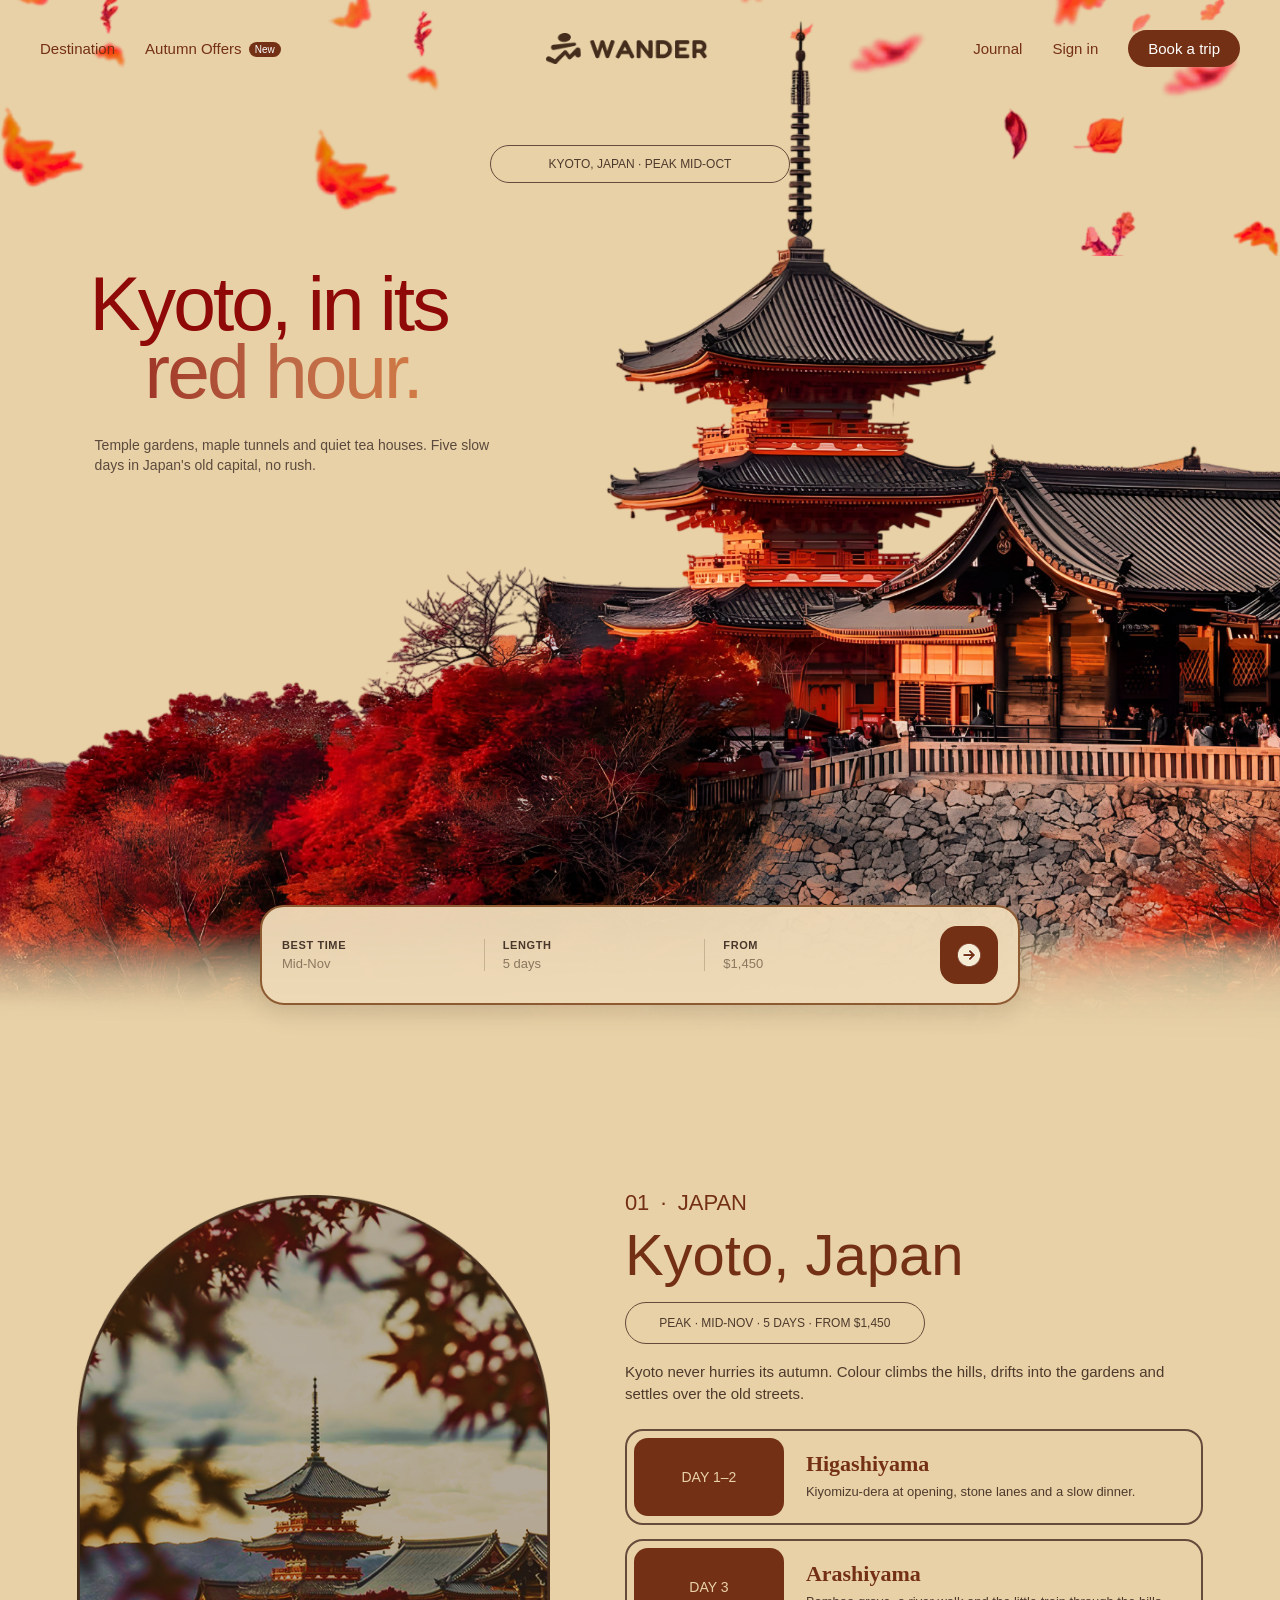
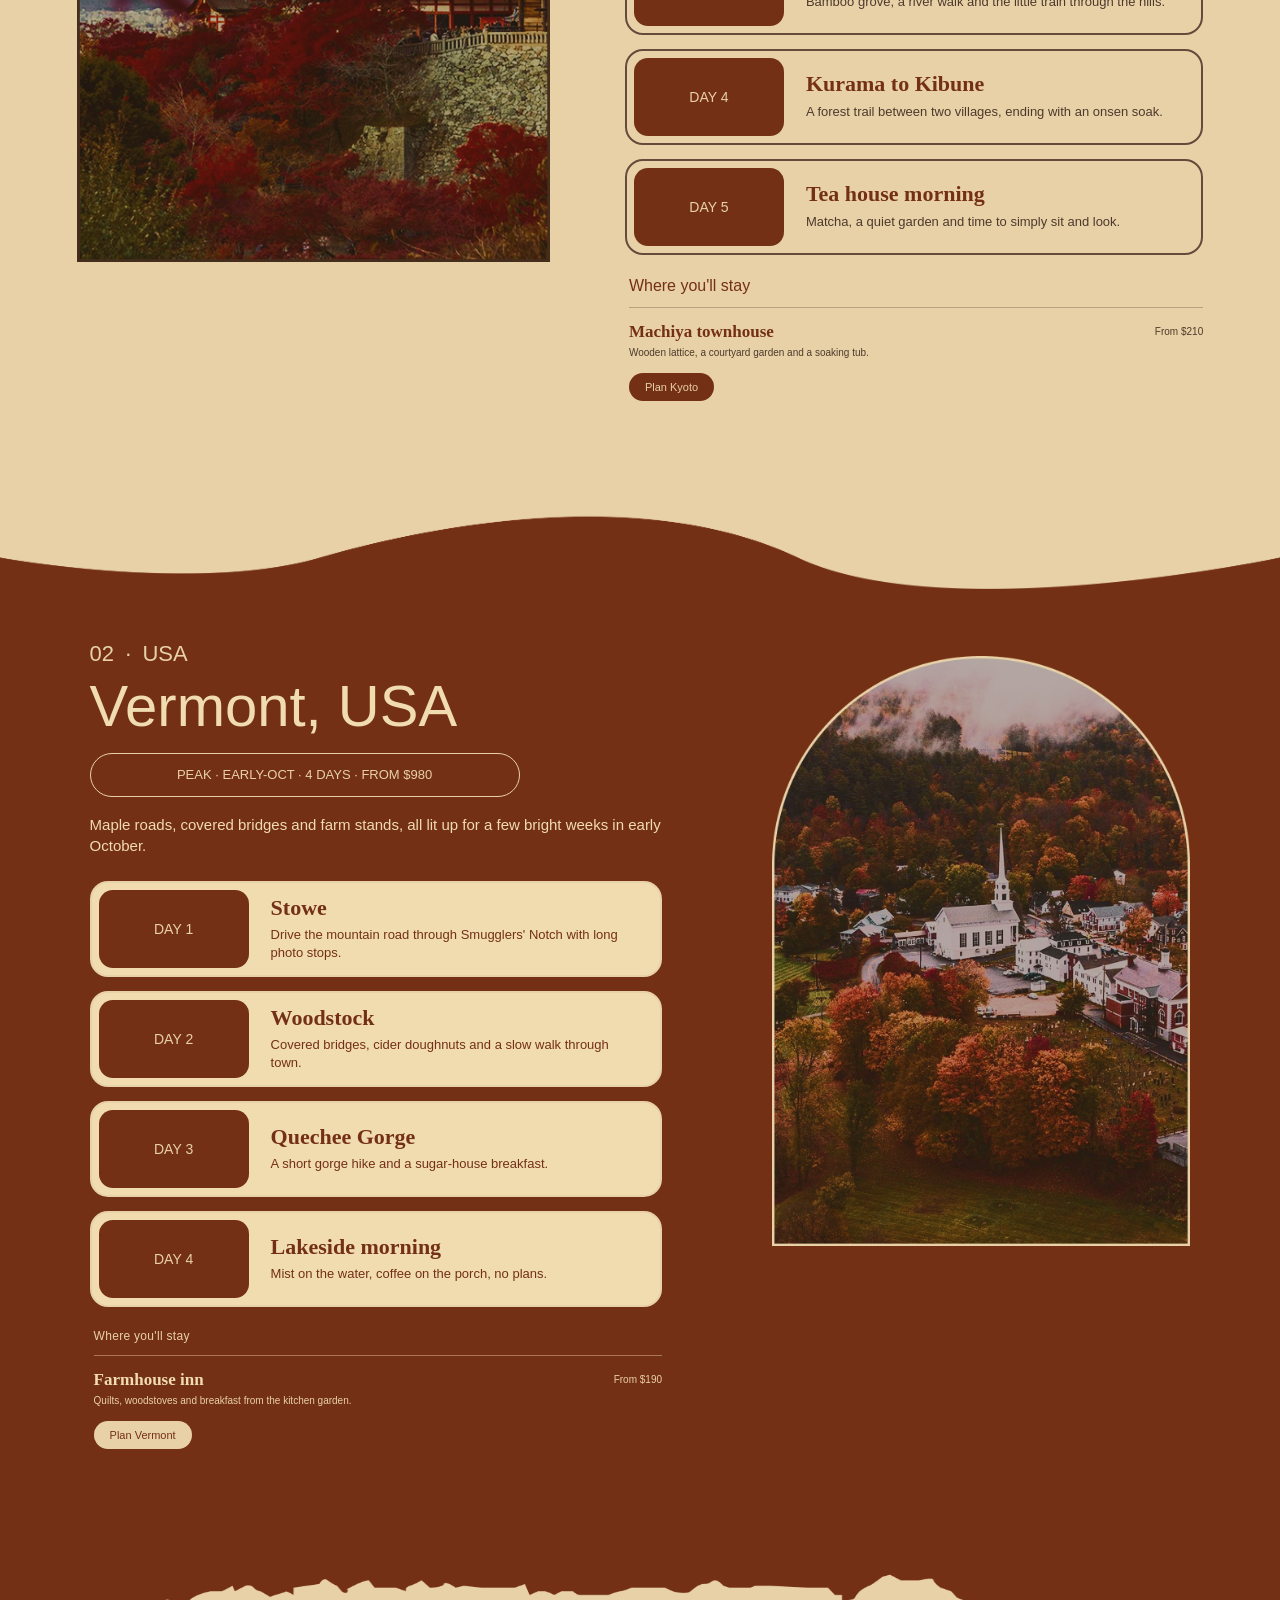
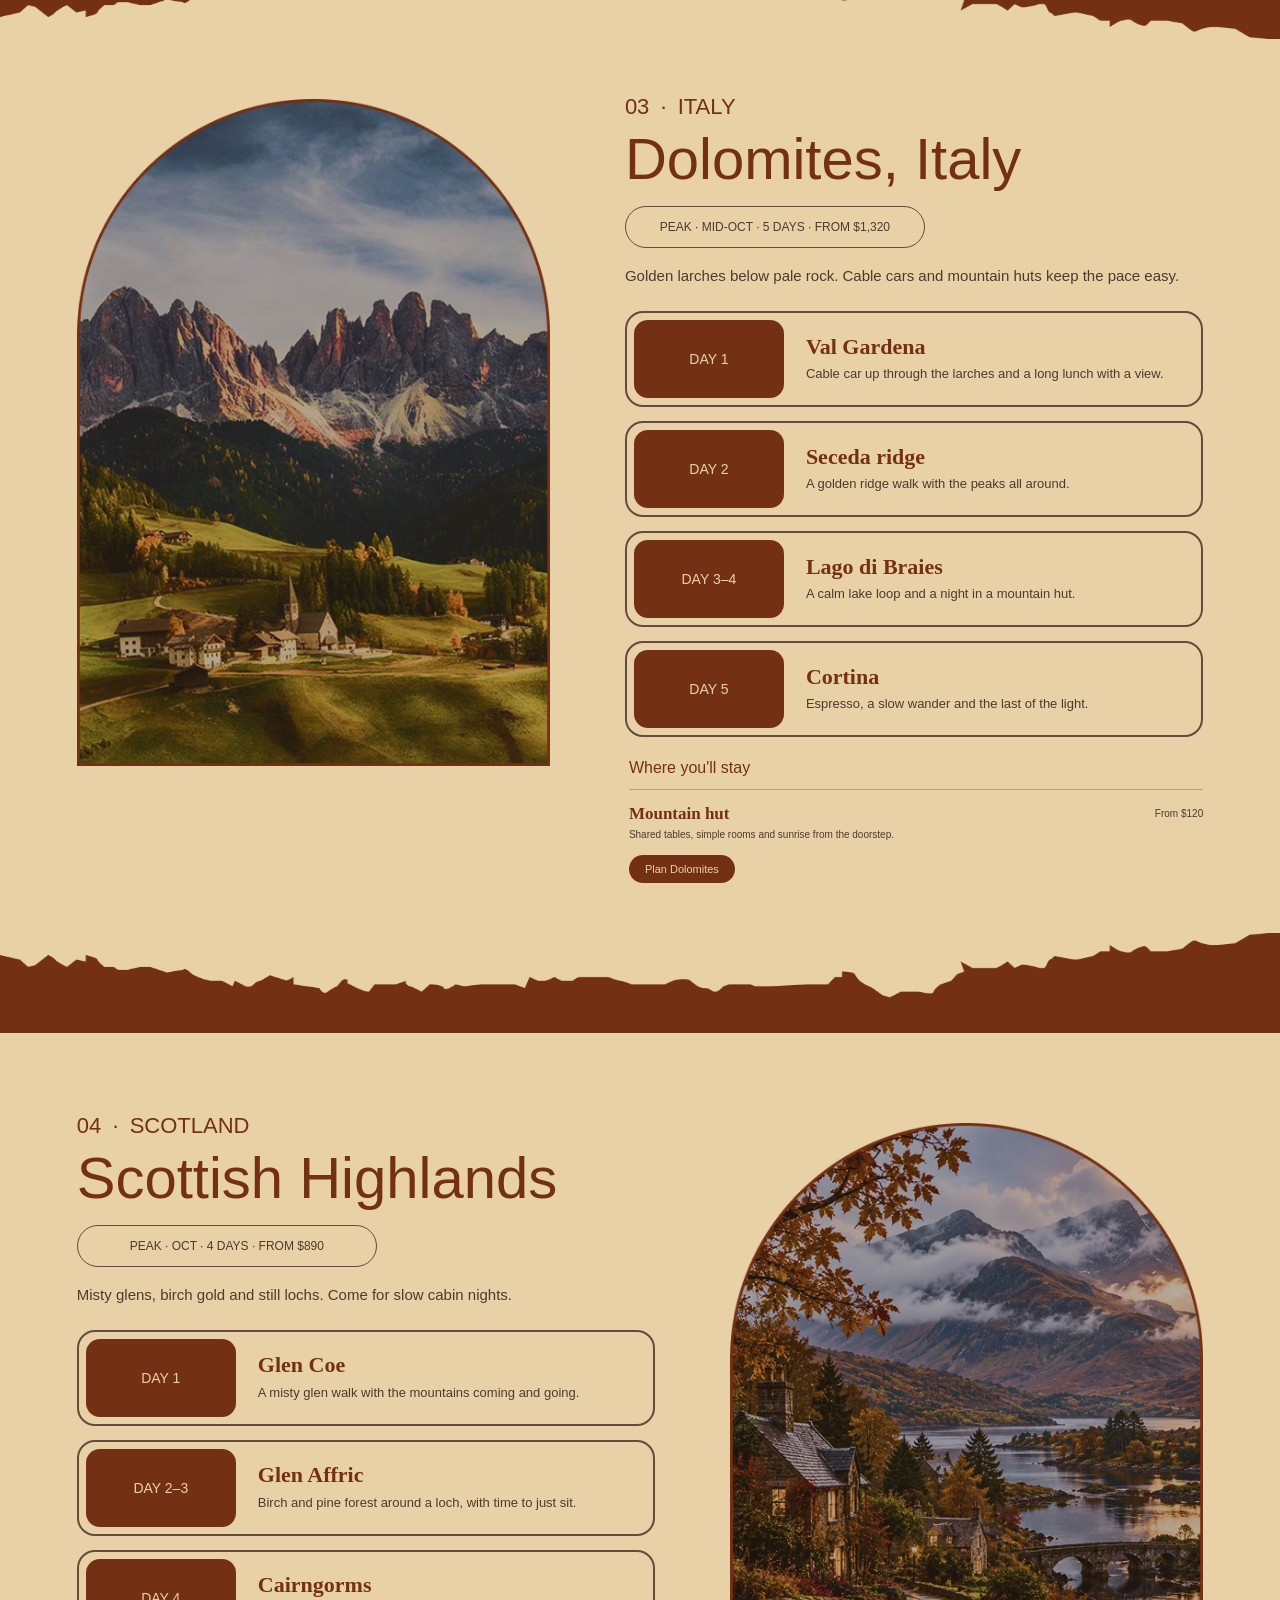
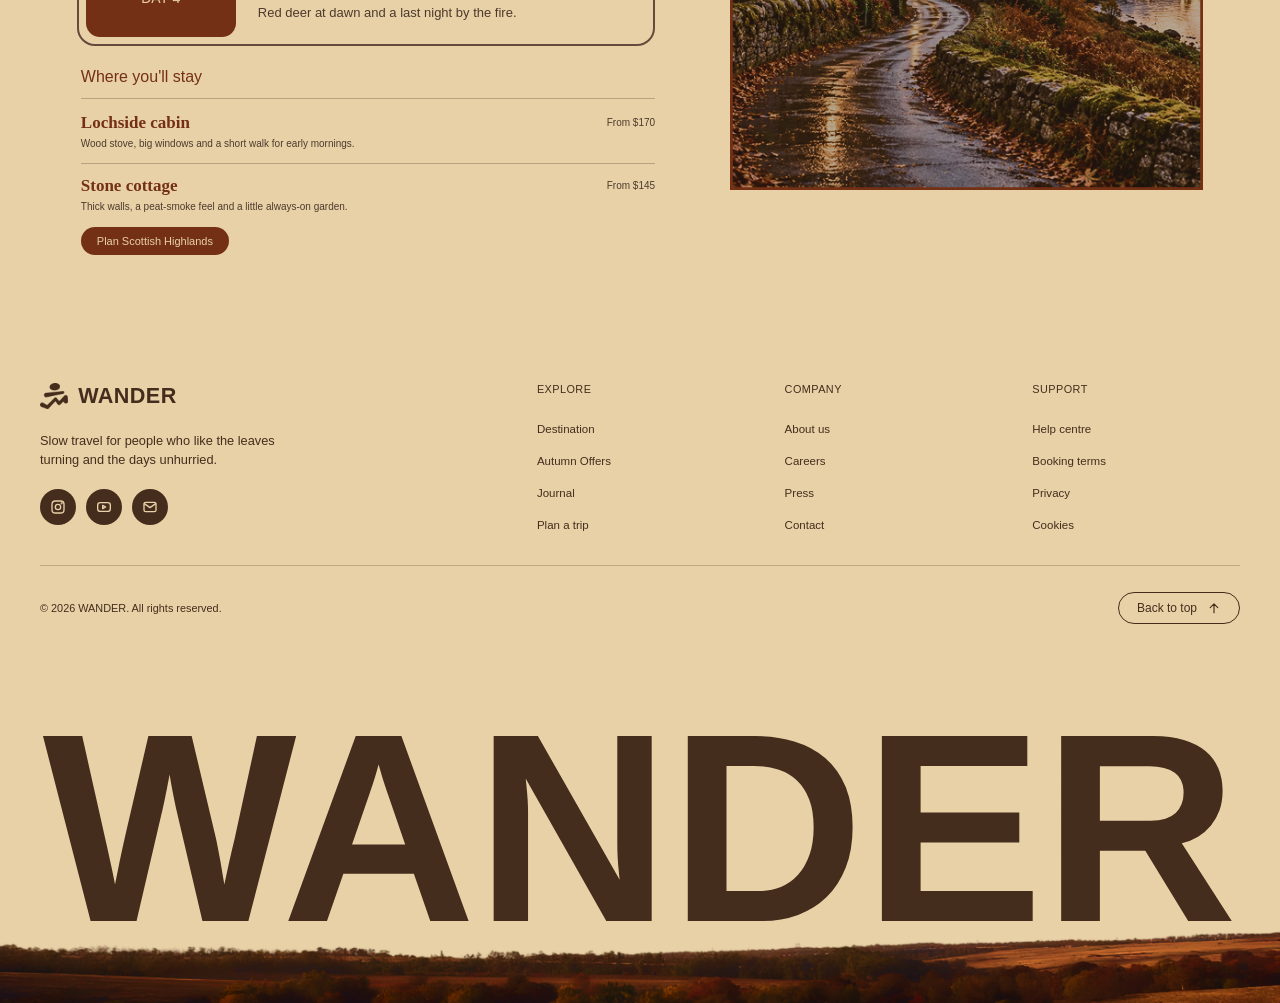
==== commit babb2835: "kyoto.html" ====
--- a/kyoto.html
+++ b/kyoto.html
@@ -122,7 +122,7 @@
 
         <div class="kyoto-details-image">
 
-            <img src="images_section_one/Group 53.png" alt="Kyoto temple surrounded by autumn foliage">
+            <img src="images_section_one/Group 64.png" alt="Kyoto temple surrounded by autumn foliage">
 
         </div>
 
@@ -743,4 +743,4 @@
 
 
 </body>
-</html>+</html>
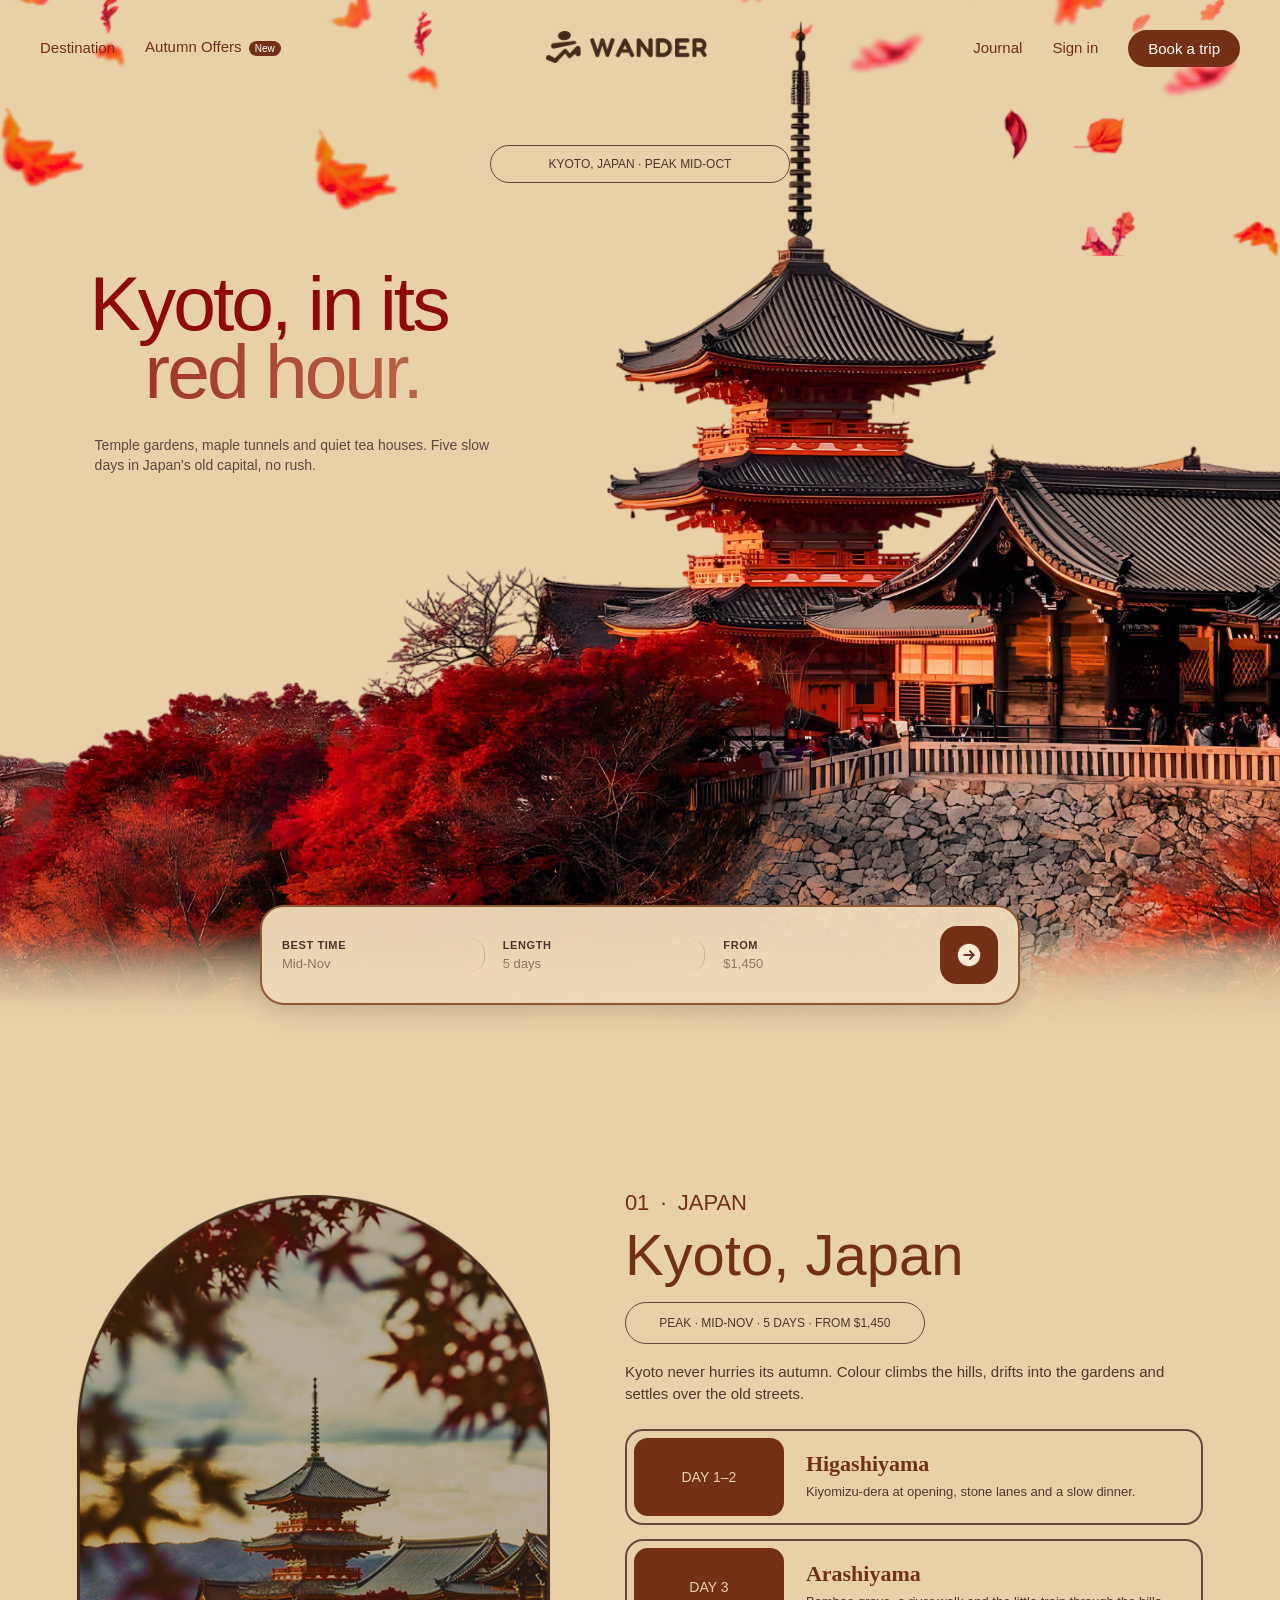
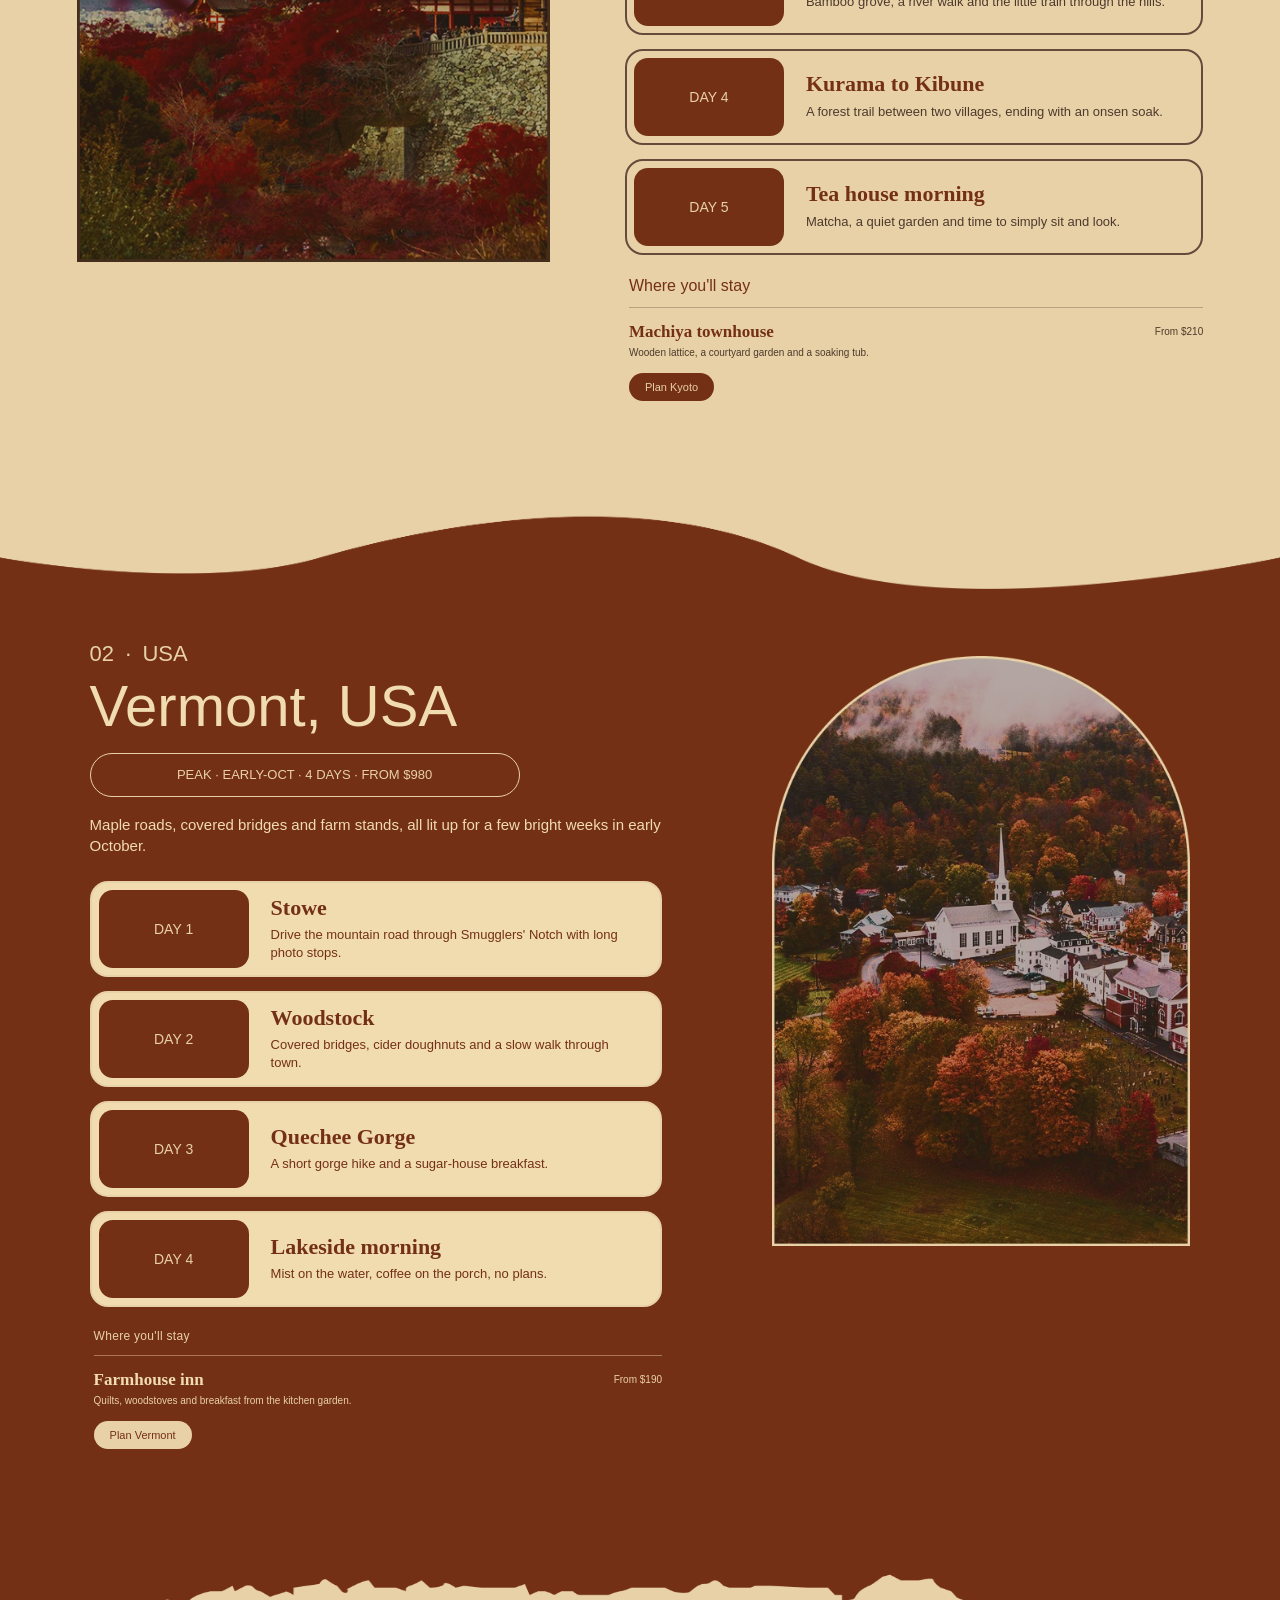
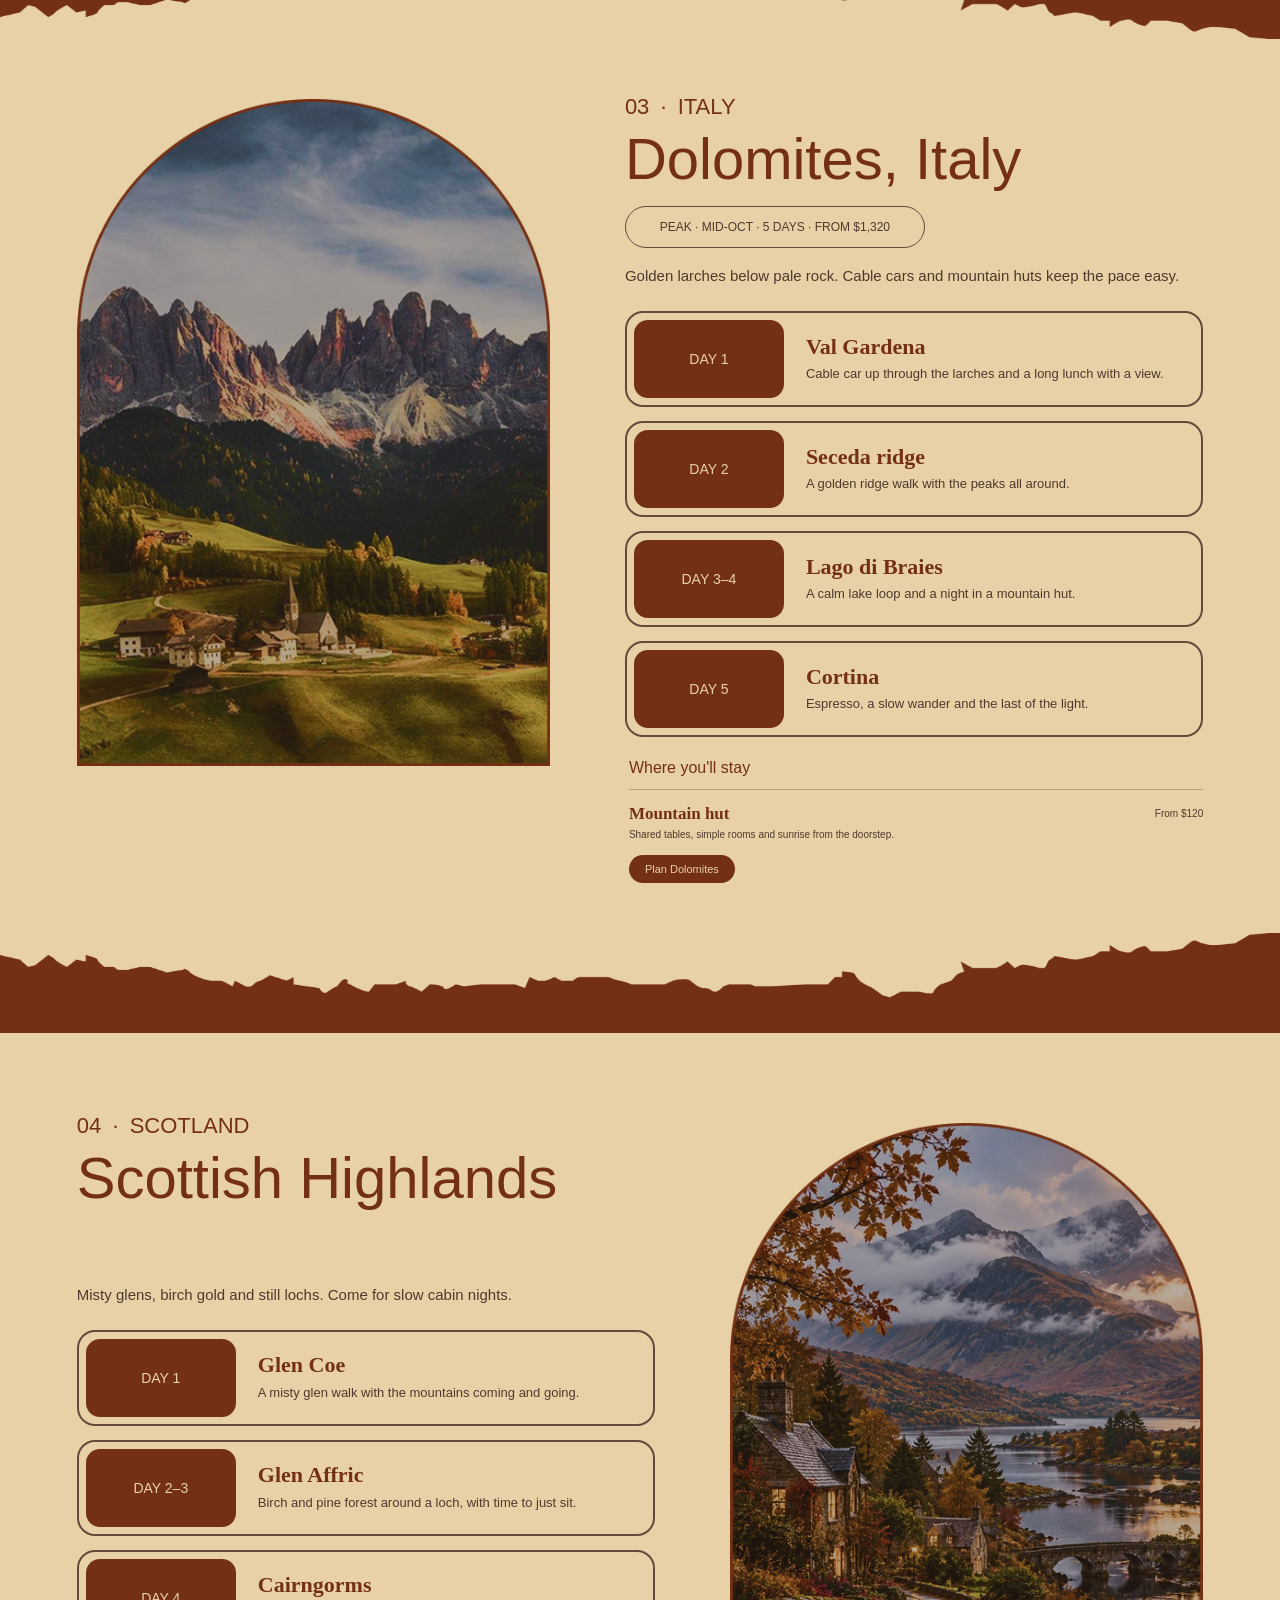
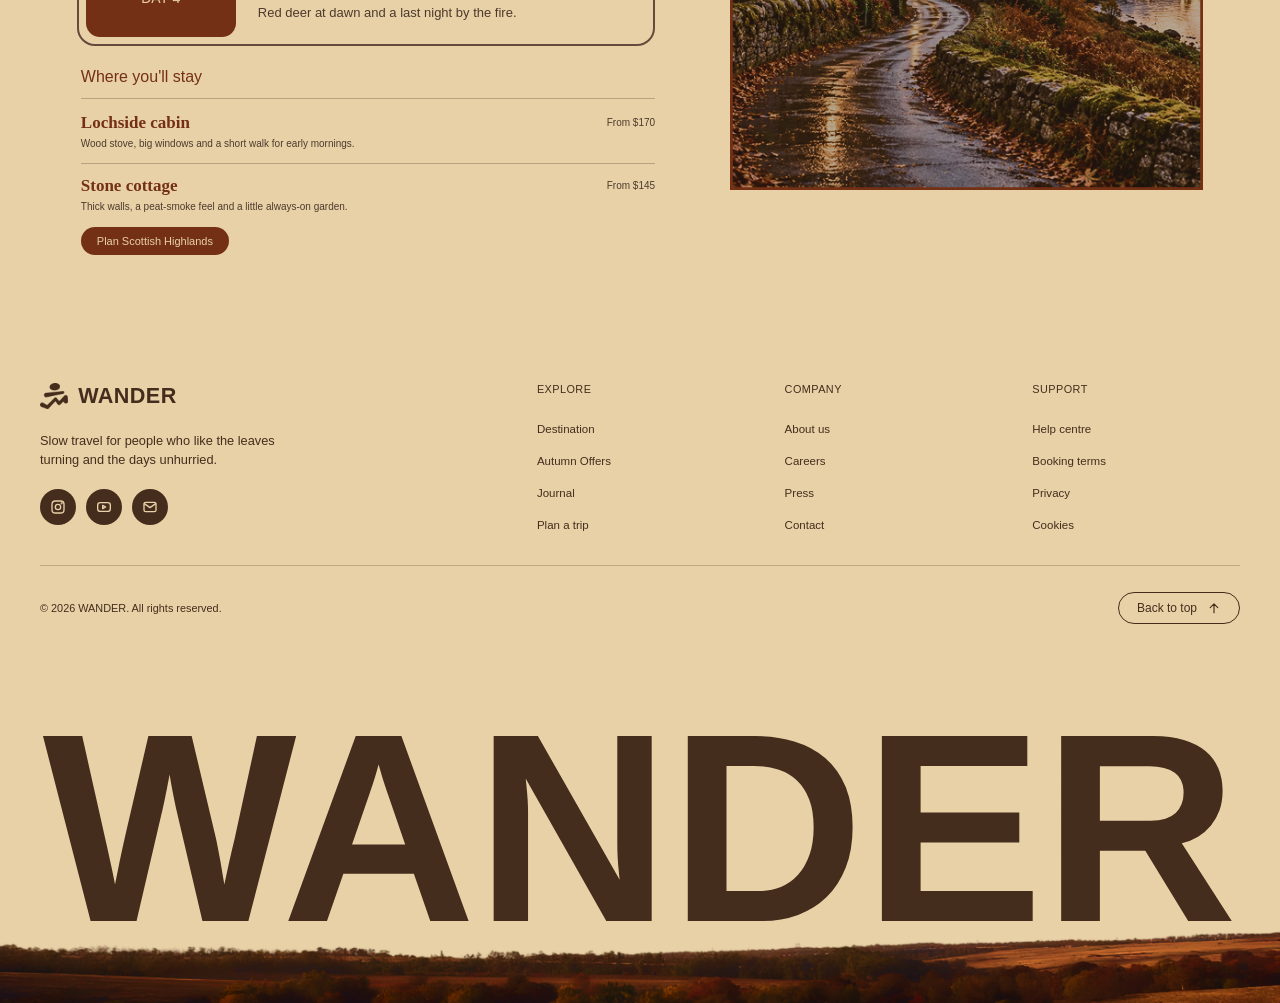
==== commit af766e29: "Add files via upload" ====
--- a/kyoto.html
+++ b/kyoto.html
@@ -712,35 +712,65 @@
 
 </footer>
 
-<script>
-
-    const footerItems = document.querySelectorAll('.footer-top > *, .footer-bottom, .wordmark');
-
-    const footerObserver = new IntersectionObserver((entries) => {
-
-        entries.forEach(entry => {
-
-            if (entry.isIntersecting) {
-
-                entry.target.classList.add('in-view');
-
-            }
-
-        });
-
-    });
-
-
-    footerItems.forEach(item => {
-
-        item.classList.add('reveal');
-
-        footerObserver.observe(item);
-
-    });
-
+<script>
+(() => {
+    /* ---------- 1. Scroll reveal ----------
+       Each entry is [selector, delay in ms between siblings, optional direction].
+       Matching elements get .fx-reveal; .in-view is added when they scroll into view. */
+    const groups = [
+        ['.kyoto-details-image, .vermont-details-image', 0, 'from-left'],
+        ['.kyoto-details-content > *, .vermont-details-content > *', 90],
+        ['.itinerary-row, .vermont-itinerary-row', 110],
+        ['.stay-row, .vermont-stay-row', 0],
+        ['.calendar-eyebrow, .calendar-content h2, .calendar-table, .calendar-legend, .calendar-note', 110],
+        ['.footer-top > *', 100],
+        ['.footer-bottom', 0],
+        ['.wordmark', 0],
+    ];
+    const targets = [];
+    groups.forEach(([selector, step, dir]) => {
+        document.querySelectorAll(selector).forEach((el, i) => {
+            if (el.classList.contains('fx-reveal') || el.classList.contains('reveal')) return;
+            if (el.closest('.site-footer')) {
+                el.classList.add('reveal');            // footer keeps its original reveal style
+            } else {
+                el.classList.add('fx-reveal');
+                if (dir) el.classList.add(dir);
+            }
+            el.style.setProperty('--d', (i % 6) * step + 'ms');
+            targets.push(el);
+        });
+    });
+
+    if (!('IntersectionObserver' in window)) {
+        targets.forEach(el => el.classList.add('in-view'));
+    } else {
+        const io = new IntersectionObserver(entries => {
+            entries.forEach(entry => {
+                if (!entry.isIntersecting) return;
+                entry.target.classList.add('in-view');
+                io.unobserve(entry.target);          // reveal once
+            });
+        }, { threshold: 0.12, rootMargin: '0px 0px -40px 0px' });
+        targets.forEach(el => io.observe(el));
+    }
+
+    /* ---------- 2. Hero parallax ---------- */
+    const leaves = document.querySelector('.kyoto-leaves');
+    if (leaves && !matchMedia('(prefers-reduced-motion: reduce)').matches) {
+        let ticking = false;
+        addEventListener('scroll', () => {
+            if (ticking) return;
+            ticking = true;
+            requestAnimationFrame(() => {
+                leaves.style.setProperty('--scroll-y', Math.min(scrollY, 1100) * 0.18 + 'px');
+                ticking = false;
+            });
+        }, { passive: true });
+    }
+})();
 </script>
 
 
 </body>
-</html>
+</html>
--- a/stylekyota.css
+++ b/stylekyota.css
@@ -1094,4 +1094,100 @@
 .site-footer .reveal.in-view{
     opacity: 1;
     transform: translateY(0);
-}+}
+
+
+:root{ --ease: cubic-bezier(.22, 1, .36, 1); }
+
+@keyframes kRise   { from { opacity: 0; translate: 0 30px; } }
+@keyframes kFade   { from { opacity: 0; } }
+@keyframes kFall   { from { opacity: 0; translate: 0 -70px; } }
+@keyframes kSway   { 0%, 100% { translate: 0 0; } 50% { translate: 0 14px; } }
+@keyframes kZoom   { from { opacity: 0; scale: 1.06; } }
+@keyframes kShimmer{ from { background-position: 0% 50%; } to { background-position: 100% 50%; } }
+@keyframes kPulse  { 0%, 100% { box-shadow: 0 0 0 0 rgba(140, 59, 30, .5); } 50% { box-shadow: 0 0 0 6px rgba(140, 59, 30, 0); } }
+
+.kyoto-nav      { animation: kFade .9s ease backwards; }
+.kyoto-leaves   {
+    transform: translateY(var(--scroll-y, 0px));   /* scroll parallax (set by script) */
+    animation: kFall 1.8s var(--ease) backwards, kSway 9s ease-in-out 1.8s infinite;
+}
+.location-pill  { animation: kRise .9s var(--ease) .15s backwards; }
+.kyoto-content h1 { animation: kRise 1s var(--ease) .30s backwards; }
+.kyoto-content p  { animation: kRise 1s var(--ease) .50s backwards; }
+.kyoto-image img  { animation: kZoom 1.8s var(--ease) .2s backwards; }
+.trip-card        { animation: kRise 1s var(--ease) .85s backwards; }
+.kyoto-content h1 span{
+    background-size: 220% 100%;
+    animation: kShimmer 5s ease-in-out infinite alternate;
+}
+.badge-new { animation: kPulse 2.4s ease-out infinite; }
+
+
+.kyoto-nav a:not(.book-button){
+    background: linear-gradient(currentColor, currentColor) 0 100% / 0 1px no-repeat;
+    padding-bottom: 3px;
+    transition: opacity .2s ease, background-size .35s var(--ease);
+}
+.logo img       { transition: transform .4s var(--ease); }
+.book-button    { transition: transform .25s var(--ease), background-color .25s, box-shadow .25s, opacity .2s; }
+.location-pill  { transition: background-color .25s, color .25s, border-color .25s; }
+.trip-card      { transition: translate .35s var(--ease), box-shadow .35s var(--ease); }
+.trip-item      { transition: transform .3s var(--ease), background-color .25s; border-radius: 14px; }
+.trip-button img{ transition: transform .3s var(--ease); }
+.plan-button, .vermont-plan-button { transition: transform .25s var(--ease), box-shadow .25s, opacity .2s; }
+.itinerary-row, .vermont-itinerary-row { transition: transform .35s var(--ease); }
+.day-box, .vermont-day-box             { transition: transform .35s var(--ease), filter .3s; }
+.stay-row, .vermont-stay-row           { transition: transform .35s var(--ease); }
+.itinerary-info h3, .vermont-itinerary-info h3 { transition: letter-spacing .35s var(--ease); }
+.kyoto-details-image img, .vermont-details-image img, .calendar-table img { transition: transform .6s var(--ease), filter .6s; }
+.legend-dot     { transition: transform .25s var(--ease); }
+
+
+.fx-reveal:not(.in-view) { opacity: 0; translate: 0 34px; }
+.fx-reveal.in-view {
+    animation: kRise .9s var(--ease) backwards;
+    animation-delay: var(--d, 0ms);
+}
+
+.fx-reveal.from-left:not(.in-view)  { translate: -50px 0; }
+.fx-reveal.from-right:not(.in-view) { translate: 50px 0; }
+.fx-reveal.from-left.in-view  { animation-name: kSlideL; }
+.fx-reveal.from-right.in-view { animation-name: kSlideR; }
+@keyframes kSlideL { from { opacity: 0; translate: -50px 0; } }
+@keyframes kSlideR { from { opacity: 0; translate: 50px 0; } }
+
+
+@media (hover: hover){
+    .kyoto-nav a:not(.book-button):hover { background-size: 100% 1px; opacity: 1; }
+    .logo:hover img            { transform: scale(1.08) rotate(-3deg); }
+    .book-button:hover         { transform: translateY(-2px); box-shadow: 0 8px 16px rgba(140, 59, 30, .35); }
+    .location-pill:hover       { background-color: rgba(142, 115, 92, .12); color: #8C3B1E; }
+
+    .trip-card:hover           { translate: 0 -4px; box-shadow: 0 16px 34px rgba(45, 30, 20, .22); }
+    .trip-item:hover           { transform: translateY(-3px); background-color: rgba(142, 90, 50, .08); }
+    .trip-button:hover img     { transform: translateX(4px); }
+
+    .plan-button:hover, .vermont-plan-button:hover { transform: translateY(-3px); box-shadow: 0 10px 20px rgba(68, 45, 28, .3); }
+
+    .itinerary-row:hover, .vermont-itinerary-row:hover { transform: translateX(8px); }
+    .itinerary-row:hover .day-box, .vermont-itinerary-row:hover .vermont-day-box { transform: scale(1.06); filter: brightness(1.12); }
+    .itinerary-row:hover h3, .vermont-itinerary-row:hover h3 { letter-spacing: .02em; }
+    .stay-row:hover, .vermont-stay-row:hover { transform: translateX(6px); }
+
+    .kyoto-details-image:hover img,
+    .vermont-details-image:hover img { transform: translateY(-8px) scale(1.02); filter: drop-shadow(0 18px 24px rgba(0, 0, 0, .25)); }
+    .calendar-table:hover img        { transform: scale(1.015); }
+    .legend-dot:hover                { transform: scale(1.35); }
+}
+.book-button:active, .plan-button:active, .vermont-plan-button:active { transform: scale(.96); }
+
+@media (prefers-reduced-motion: reduce){
+    html { scroll-behavior: auto; }
+    *, *::before, *::after{
+        animation-duration: .01ms !important;
+        animation-iteration-count: 1 !important;
+        animation-delay: 0ms !important;
+        transition-duration: .01ms !important;
+    }
+}
